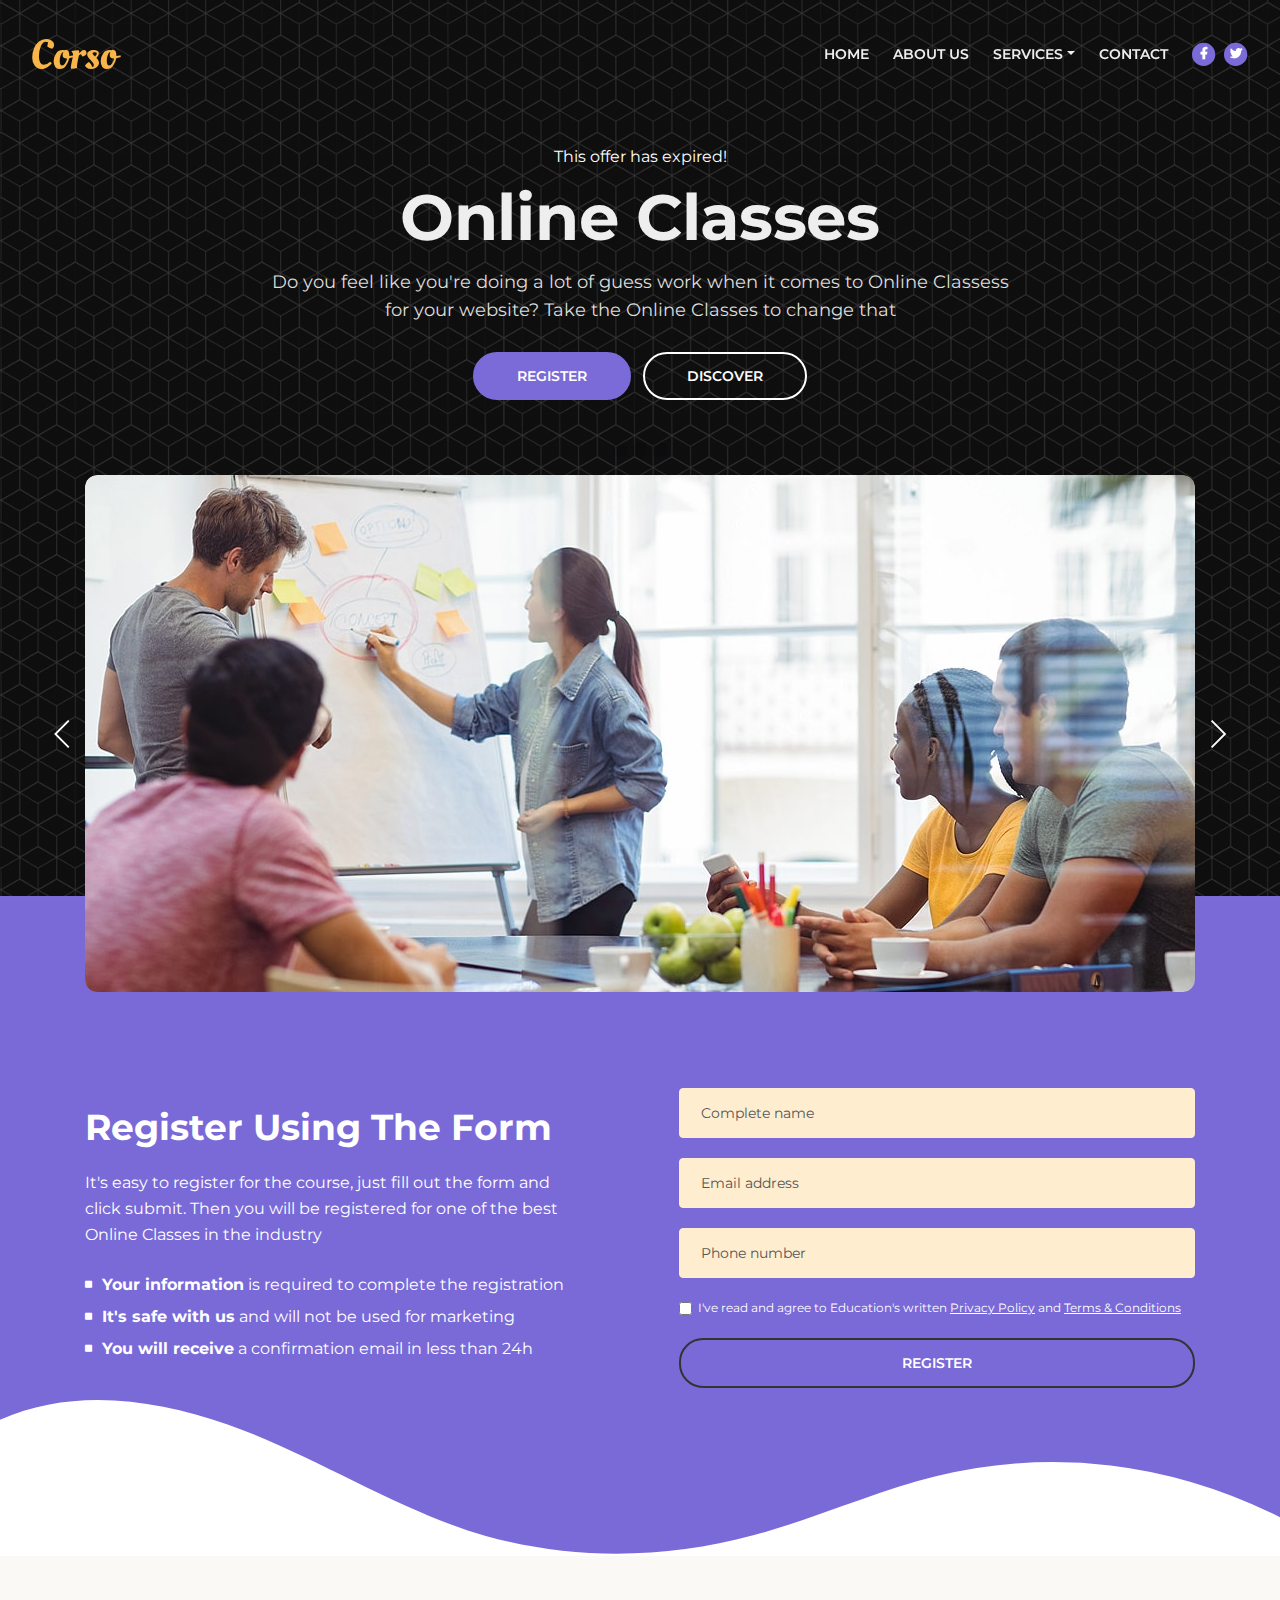
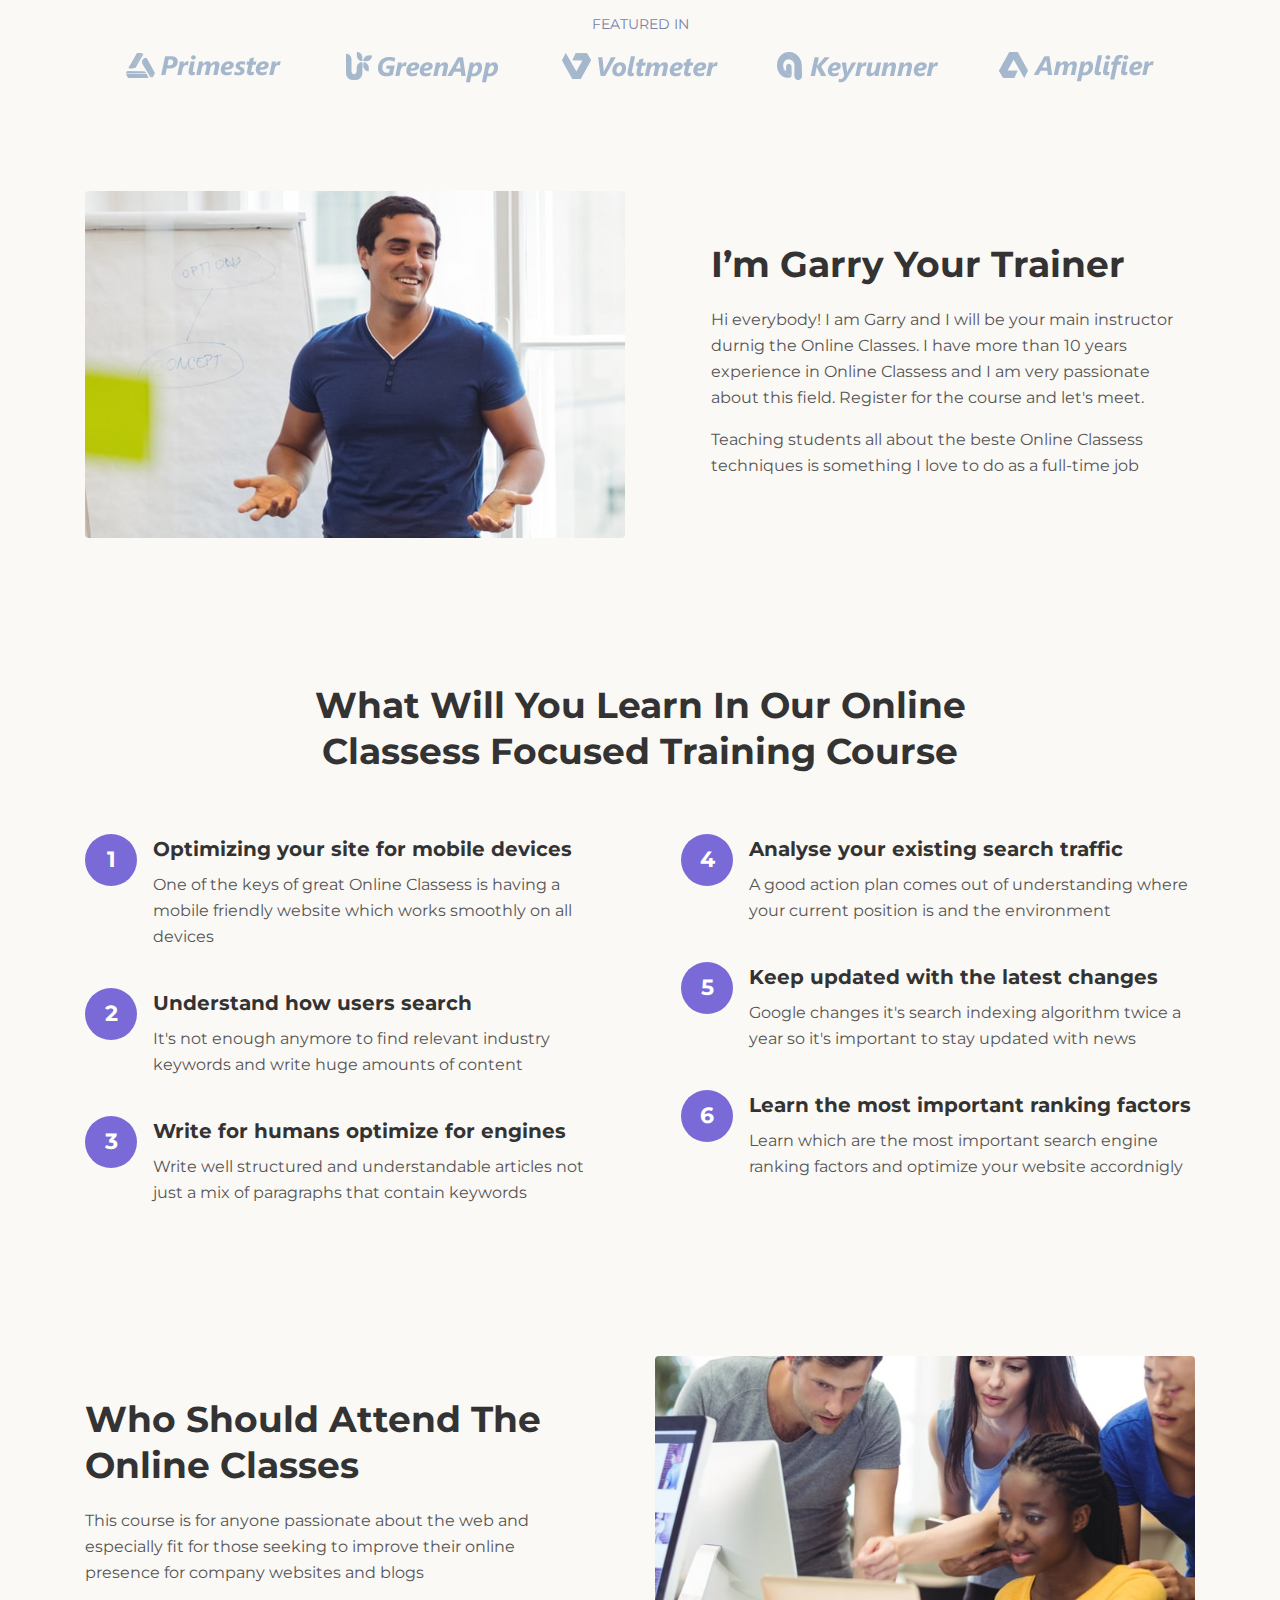
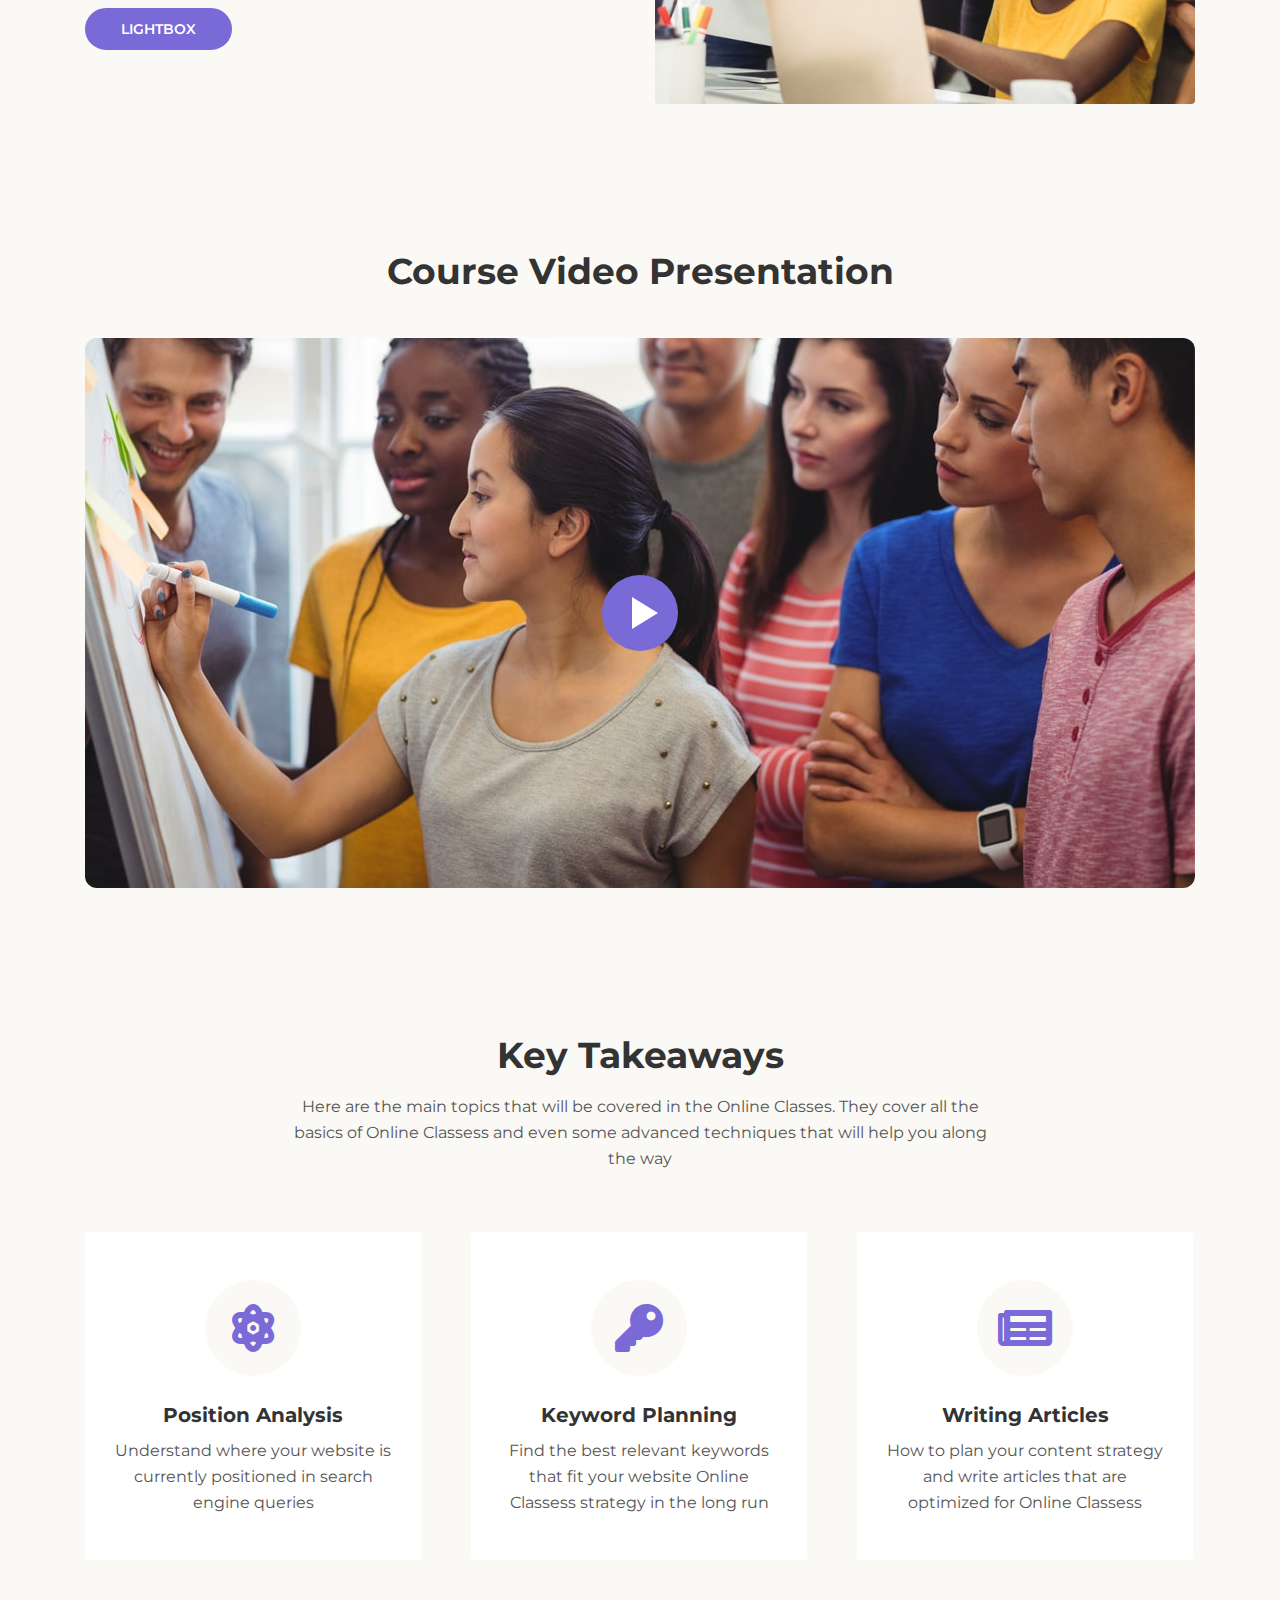
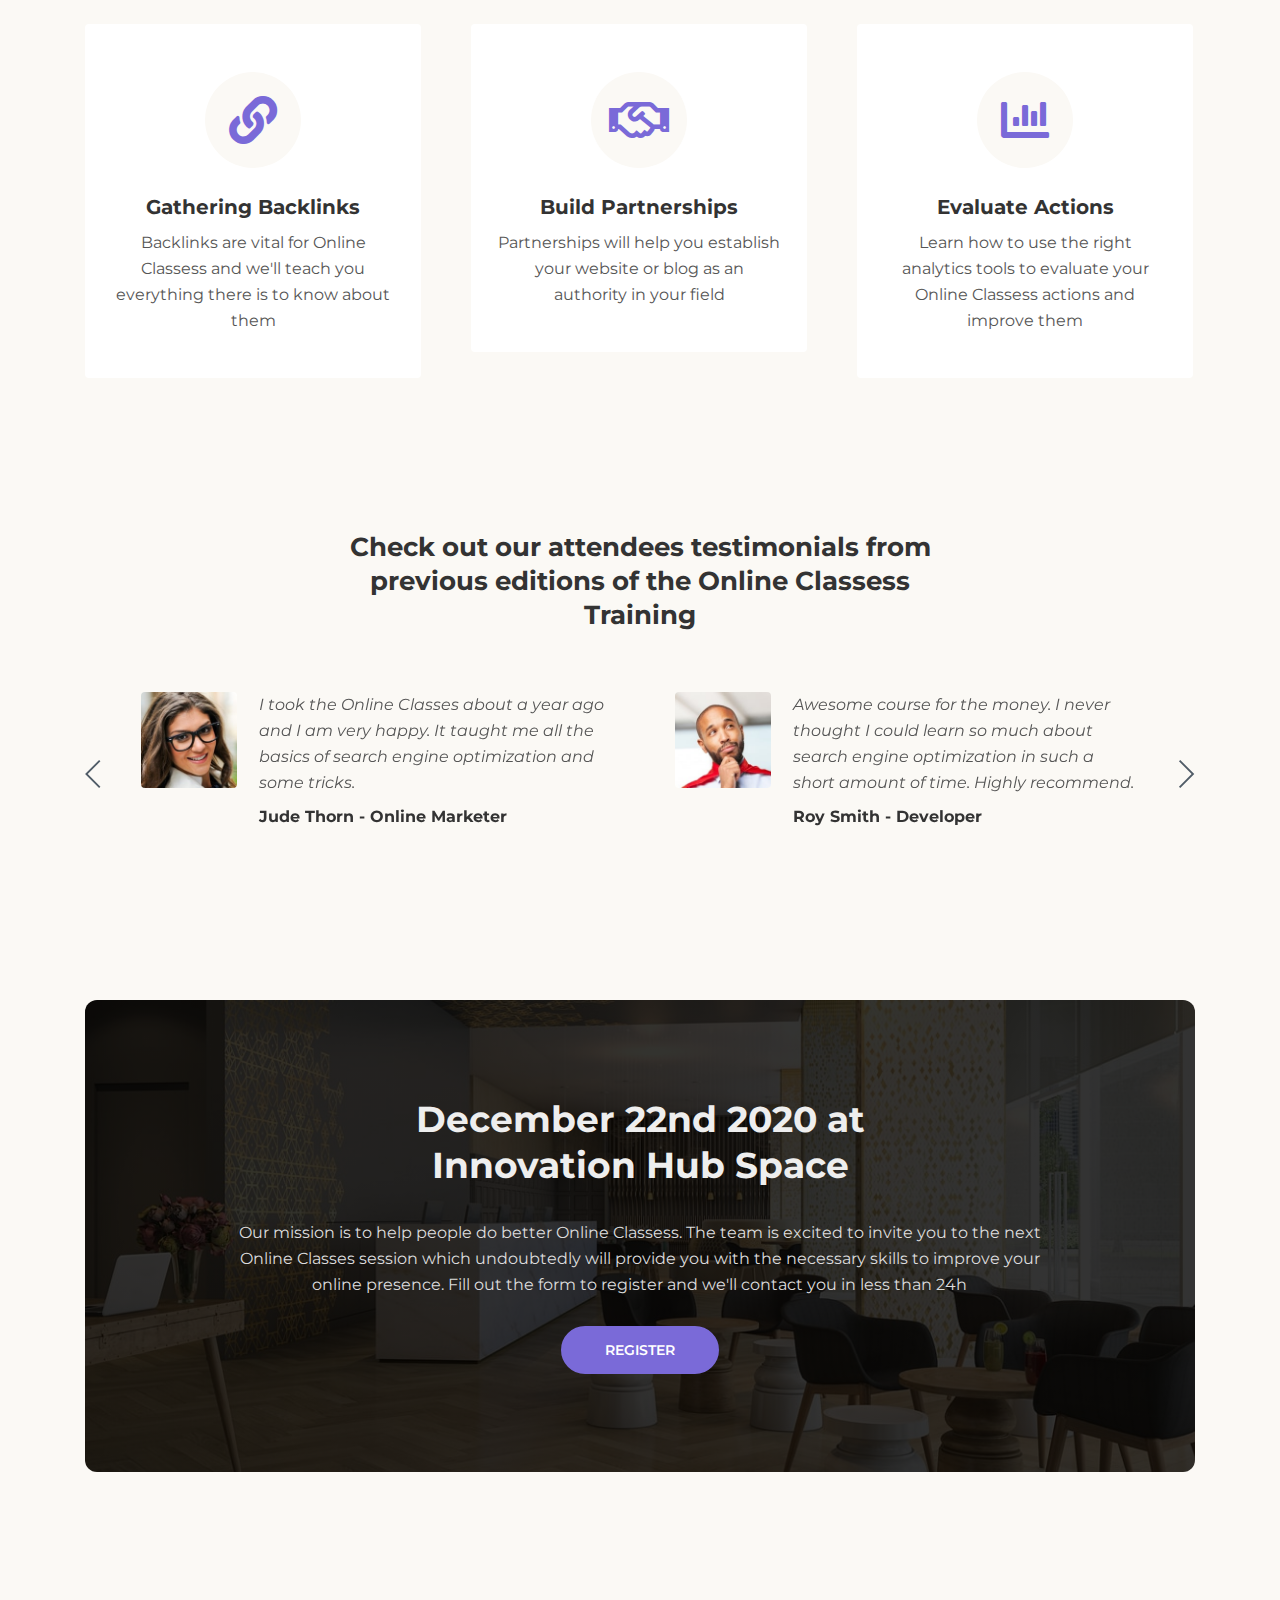
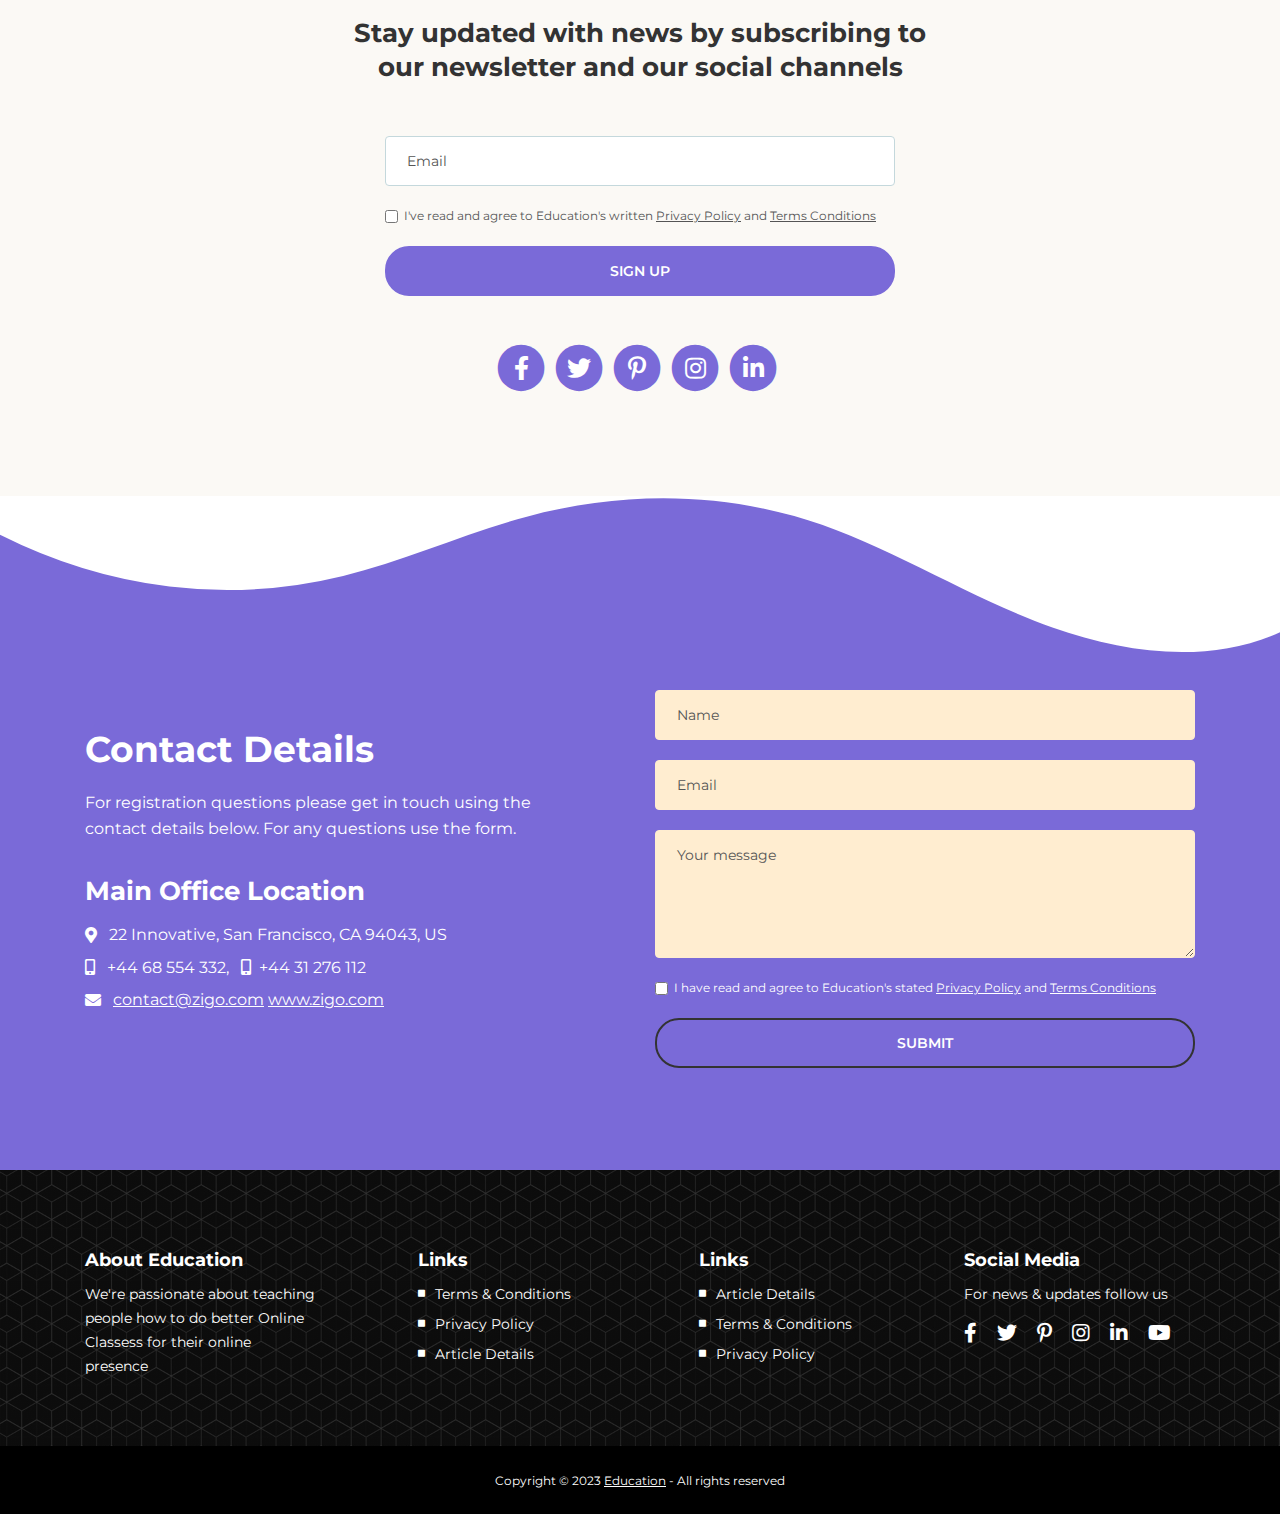
==== css-assignment/Assignment-5_Customize2/index.html @ bac636c1 "css_customize2" ====
<!DOCTYPE html>
<html lang="en">

<head>
    <meta charset="utf-8">
    <meta name="viewport" content="width=device-width, initial-scale=1, shrink-to-fit=no">

    <!-- SEO Meta Tags -->
    <meta name="description"
        content="Landing page template built with HTML and Bootstrap 4 for presenting training courses, classes, workshops and for convincing visitors to register using the form.">
    <meta name="author" content="Inovatik">

    <!-- OG Meta Tags to improve the way the post looks when you share the page on LinkedIn, Facebook, Google+ -->
    <meta property="og:site_name" content="" /> <!-- website name -->
    <meta property="og:site" content="" /> <!-- website link -->
    <meta property="og:title" content="" /> <!-- title shown in the actual shared post -->
    <meta property="og:description" content="" /> <!-- description shown in the actual shared post -->
    <meta property="og:image" content="" /> <!-- image link, make sure it's jpg -->
    <meta property="og:url" content="" /> <!-- where do you want your post to link to -->
    <meta property="og:type" content="article" />

    <!-- Website Title -->
    <title>Education Website</title>

    <!-- Styles -->
    <link href="https://fonts.googleapis.com/css?family=Montserrat:400,400i,600,700,700i&display=swap" rel="stylesheet">
    <link href="css/bootstrap.css" rel="stylesheet">
    <link href="css/fontawesome-all.css" rel="stylesheet">
    <link href="css/swiper.css" rel="stylesheet">
    <link href="css/magnific-popup.css" rel="stylesheet">
    <link href="css/styles.css" rel="stylesheet">
    <link rel="stylesheet" href="https://cdnjs.cloudflare.com/ajax/libs/animate.css/4.1.1/animate.min.css" />
    <!-- Favicon  -->
    <link rel="icon" href="images/favicon.png">
</head>

<body data-spy="scroll" data-target=".fixed-top">

    <!-- Preloader -->
    <div class="spinner-wrapper">
        <div class="spinner">
            <div class="bounce1"></div>
            <div class="bounce2"></div>
            <div class="bounce3"></div>
        </div>
    </div>
    <!-- end of preloader -->


    <!-- Navigation -->
    <nav class="navbar navbar-expand-lg navbar-dark navbar-custom fixed-top">

        <!-- Text Logo - Use this if you don't have a graphic logo -->
        <!-- <a class="navbar-brand logo-text page-scroll" href="index.html">Education</a> -->

        <!-- Image Logo -->
        <a class="navbar-brand logo-image" href="index.html"><img src="images/logo.svg" alt="alternative"></a>

        <!-- Mobile Menu Toggle Button -->
        <button class="navbar-toggler" type="button" data-toggle="collapse" data-target="#navbarsExampleDefault"
            aria-controls="navbarsExampleDefault" aria-expanded="false" aria-label="Toggle navigation">
            <span class="navbar-toggler-awesome fas fa-bars"></span>
            <span class="navbar-toggler-awesome fas fa-times"></span>
        </button>
        <!-- end of mobile menu toggle button -->

        <div class="collapse navbar-collapse" id="navbarsExampleDefault">
            <ul class="navbar-nav ml-auto">
                <li class="nav-item">
                    <a class="nav-link page-scroll" href="#register">HOME <span class="sr-only">(current)</span></a>
                </li>
                <li class="nav-item">
                    <a class="nav-link page-scroll" href="#description">ABOUT US</a>
                </li>

                <!-- Dropdown Menu -->
                <li class="nav-item dropdown">
                    <a class="nav-link dropdown-toggle page-scroll" href="#date" id="navbarDropdown" role="button"
                        aria-haspopup="true" aria-expanded="false">SERVICES</a>
                    <div class="dropdown-menu" aria-labelledby="navbarDropdown">
                        <a class="dropdown-item" href="WeCaterOnlineClassess.html"><span class="item-text">We Cater
                                Online Classess</span></a>
                        <div class="dropdown-divider"></div>
                        <a class="dropdown-item" href="WeProvideExamHelp.html"><span class="item-text">We Provide Exam
                                Help</span></a>
                        <div class="dropdown-divider"></div>
                        <a class="dropdown-item" href="WeProvideHomeWorkAssistance.html"><span class="item-text">We
                                Provide HomeWork Assistance</span></a>
                    </div>
                </li>
                <!-- end of dropdown menu -->

                <li class="nav-item">
                    <a class="nav-link page-scroll" href="#contact">CONTACT</a>
                </li>
            </ul>
            <span class="nav-item social-icons">
                <span class="fa-stack">
                    <a href="#your-link">
                        <i class="fas fa-circle fa-stack-2x"></i>
                        <i class="fab fa-facebook-f fa-stack-1x"></i>
                    </a>
                </span>
                <span class="fa-stack">
                    <a href="#your-link">
                        <i class="fas fa-circle fa-stack-2x"></i>
                        <i class="fab fa-twitter fa-stack-1x"></i>
                    </a>
                </span>
            </span>
        </div>
    </nav> <!-- end of navbar -->
    <!-- end of navigation -->


    <!-- Header -->
    <header id="header" class="header">
        <div class="container">
            <div class="row">
                <div class="col-lg-12">
                    <div class="text-container">
                        <div class="countdown">
                            <span id="clock"></span>
                        </div>
                        <h1 class="animate__animated animate__fadeInDownBig">Online Classes</h1>
                        <p class="p-large animate__animated animate__fadeInDownBig">Do you feel like you're doing a lot
                            of guess work when it comes to Online Classess for your website? Take the Online Classes to
                            change that</p>
                        <a class="btn-solid-lg page-scroll animate__animated animate__fadeInLeftBig bttnn"
                            href="#register">REGISTER</a>
                        <a class="btn-outline-lg page-scroll animate__animated animate__fadeInRightBig"
                            href="#instructor">DISCOVER</a>
                    </div> <!-- end of text-container -->
                </div> <!-- end of col -->
            </div> <!-- end of row -->
        </div> <!-- end of container -->

        <!-- Image Slider -->
        <div class="outer-container animate__animated animate__fadeInUpBig">
            <div class="slider-container">
                <div class="swiper-container image-slider-1">
                    <div class="swiper-wrapper">

                        <!-- Slide -->
                        <div class="swiper-slide">
                            <img class="img-fluid" src="images/details-slide-1.jpg" alt="alternative">
                        </div>
                        <!-- end of slide -->

                        <!-- Slide -->
                        <div class="swiper-slide">
                            <img class="img-fluid" src="images/details-slide-2.jpg" alt="alternative">
                        </div>
                        <!-- end of slide -->

                        <!-- Slide -->
                        <div class="swiper-slide">
                            <img class="img-fluid" src="images/details-slide-3.jpg" alt="alternative">
                        </div>
                        <!-- end of slide -->

                    </div> <!-- end of swiper-wrapper -->

                    <!-- Add Arrows -->
                    <div class="swiper-button-next"></div>
                    <div class="swiper-button-prev"></div>
                    <!-- end of add arrows -->

                </div> <!-- end of swiper-container -->
            </div> <!-- end of slider-container -->
        </div> <!-- end of outer-container -->
        <!-- end of image slider -->

    </header> <!-- end of header -->
    <!-- end of header -->


    <!-- Registration -->
    <div id="register" class="form-1">
        <div class="container">
            <div class="row">

                <div class="col-lg-6 animate__animated animate__fadeInBottomLeft">

                    <div class="text-container">
                        <h2 class="text-white">Register Using The Form</h2>
                        <p class="text-white">It's easy to register for the course, just fill out the form and click
                            submit. Then you will
                            be registered for one of the best Online Classes in the industry</p>
                        <ul class="list-unstyled li-space-lg text-white">
                            <li class="media text-white">
                                <i class="fas fa-square text-white"></i>
                                <div class="media-body text-white"><strong>Your information</strong> is required to
                                    complete the
                                    registration</div>
                            </li>
                            <li class="media text-white">
                                <i class="fas fa-square text-white"></i>
                                <div class="media-body text-white"><strong>It's safe with us</strong> and will not be
                                    used for
                                    marketing</div>
                            </li>
                            <li class="media text-white">
                                <i class="fas fa-square text-white"></i>
                                <div class="media-body text-white"><strong>You will receive</strong> a confirmation
                                    email in less
                                    than 24h</div>
                            </li>
                        </ul>
                    </div> <!-- end of text-container -->
                </div> <!-- end of col -->
                <div class="col-lg-6 animate__animated animate__fadeInBottomRight">

                    <!-- Registration Form -->
                    <div class="form-container">
                        <form id="registrationForm" data-toggle="validator" data-focus="false">
                            <div class="form-group">
                                <input type="text" class="form-control-input" id="rname" name="rname" required>
                                <label class="label-control" for="rname">Complete name</label>
                                <div class="help-block with-errors"></div>
                            </div>
                            <div class="form-group">
                                <input type="email" class="form-control-input" id="remail" name="remail" required>
                                <label class="label-control" for="remail">Email address</label>
                                <div class="help-block with-errors"></div>
                            </div>
                            <div class="form-group">
                                <input type="text" class="form-control-input" id="rphone" name="rphone" required>
                                <label class="label-control" for="rphone">Phone number</label>
                                <div class="help-block with-errors"></div>
                            </div>
                            <div class="form-group checkbox text-white">
                                <input type="checkbox" id="rterms" value="Agreed-to-Terms" name="rterms" required>I've
                                read and agree to Education's written <a href="privacy-policy.html"
                                    class="text-white">Privacy Policy</a>
                                and <a href="terms-conditions.html" class="text-white">Terms & Conditions</a>
                                <div class="help-block with-errors text-white"></div>
                            </div>
                            <div class="form-group">
                                <button type="submit" class="form-control-submit-button">REGISTER</button>
                            </div>
                            <div class="form-message">
                                <div id="rmsgSubmit" class="h3 text-center hidden"></div>
                            </div>
                        </form>
                    </div> <!-- end of form-container -->
                    <!-- end of registration form -->

                </div> <!-- end of col -->

            </div>
            <!-- end of row -->
        </div>

        <div class="custom-shape-divider-bottom-1690894841">
            <svg data-name="Layer 1" xmlns="http://www.w3.org/2000/svg" viewBox="0 0 1200 120"
                preserveAspectRatio="none">
                <path
                    d="M321.39,56.44c58-10.79,114.16-30.13,172-41.86,82.39-16.72,168.19-17.73,250.45-.39C823.78,31,906.67,72,985.66,92.83c70.05,18.48,146.53,26.09,214.34,3V0H0V27.35A600.21,600.21,0,0,0,321.39,56.44Z"
                    class="shape-fill"></path>
            </svg>
        </div>
        <!-- end of container -->
    </div> <!-- end of form-1 -->
    <!-- end of registration -->


    <!-- Partners -->
    <div class="slider-1">

        <div class="container">
            <div class="row">

                <div class="col-lg-12">

                    <p class="p-small">FEATURED IN</p>

                    <!-- Image Slider -->
                    <div class="slider-container">
                        <div class="swiper-container image-slider-2">
                            <div class="swiper-wrapper">
                                <div class="swiper-slide">
                                    <img class="img-fluid" src="images/customer-logo-1.png" alt="alternative">
                                </div>
                                <div class="swiper-slide">
                                    <img class="img-fluid" src="images/customer-logo-2.png" alt="alternative">
                                </div>
                                <div class="swiper-slide">
                                    <img class="img-fluid" src="images/customer-logo-3.png" alt="alternative">
                                </div>
                                <div class="swiper-slide">
                                    <img class="img-fluid" src="images/customer-logo-4.png" alt="alternative">
                                </div>
                                <div class="swiper-slide">
                                    <img class="img-fluid" src="images/customer-logo-5.png" alt="alternative">
                                </div>
                                <div class="swiper-slide">
                                    <img class="img-fluid" src="images/customer-logo-6.png" alt="alternative">
                                </div>
                            </div> <!-- end of swiper-wrapper -->
                        </div> <!-- end of swiper container -->
                    </div> <!-- end of slider-container -->
                    <!-- end of image slider -->

                </div> <!-- end of col -->
            </div> <!-- end of row -->
        </div> <!-- end of container -->
    </div> <!-- end of slider-1 -->
    <!-- end of partners -->


    <!-- Instructor -->
    <div id="instructor" class="basic-1">
        <div class="container">
            <div class="row">
                <div class="col-lg-6 animate__animated animate__fadeInBottomLeft">
                    <img class="img-fluid" src="images/instructor.jpg" alt="alternative">
                </div> <!-- end of col -->
                <div class="col-lg-6 animate__animated animate__fadeInBottomRight">
                    <div class="text-container">
                        <h2>I’m Garry Your Trainer</h2>
                        <p>Hi everybody! I am Garry and I will be your main instructor durnig the Online Classes. I have
                            more than 10 years experience in Online Classess and I am very passionate about this field.
                            Register for the course and let's meet.</p>
                        <p>Teaching students all about the beste Online Classess techniques is something I love to do as
                            a full-time job</p>
                    </div> <!-- end of text-container -->
                </div> <!-- end of col -->
            </div> <!-- end of row -->
        </div> <!-- end of container -->
    </div> <!-- end of basic-1 -->
    <!-- end of instructor -->


    <!-- Description -->
    <div id="description" class="basic-2">
        <div class="container">
            <div class="row">
                <div class="col-lg-12">
                    <h2>What Will You Learn In Our Online Classess Focused Training Course</h2>
                </div> <!-- end of col -->
            </div> <!-- end of row -->
            <div class="row">
                <div class="col-lg-6 animate__animated animate__fadeInBottomLeft">
                    <ul class="list-unstyled li-space-lg first">
                        <li class="media">
                            <i class="bullet">1</i>
                            <div class="media-body">
                                <h4>Optimizing your site for mobile devices</h4>
                                <p>One of the keys of great Online Classess is having a mobile friendly website which
                                    works smoothly on all devices</p>
                            </div>
                        </li>
                        <li class="media">
                            <i class="bullet">2</i>
                            <div class="media-body">
                                <h4>Understand how users search</h4>
                                <p>It's not enough anymore to find relevant industry keywords and write huge amounts of
                                    content </p>
                            </div>
                        </li>
                        <li class="media">
                            <i class="bullet">3</i>
                            <div class="media-body">
                                <h4>Write for humans optimize for engines</h4>
                                <p>Write well structured and understandable articles not just a mix of paragraphs that
                                    contain keywords</p>
                            </div>
                        </li>
                    </ul>
                </div> <!-- end of col -->
                <div class="col-lg-6 animate__animated animate__fadeInBottomRight">
                    <ul class="list-unstyled li-space-lg second">
                        <li class="media">
                            <i class="bullet">4</i>
                            <div class="media-body">
                                <h4>Analyse your existing search traffic</h4>
                                <p>A good action plan comes out of understanding where your current position is and the
                                    environment</p>
                            </div>
                        </li>
                        <li class="media">
                            <i class="bullet">5</i>
                            <div class="media-body">
                                <h4>Keep updated with the latest changes</h4>
                                <p>Google changes it's search indexing algorithm twice a year so it's important to stay
                                    updated with news</p>
                            </div>
                        </li>
                        <li class="media">
                            <i class="bullet">6</i>
                            <div class="media-body">
                                <h4>Learn the most important ranking factors</h4>
                                <p>Learn which are the most important search engine ranking factors and optimize your
                                    website accordnigly</p>
                            </div>
                        </li>
                    </ul>
                </div> <!-- end of col -->
            </div> <!-- end of row -->
        </div> <!-- end of container -->
    </div> <!-- end of basic-2 -->
    <!-- end of description -->


    <!-- Students -->
    <div class="basic-3">
        <div class="container">
            <div class="row">
                <div class="col-lg-6 animate__animated animate__slideInLeft">
                    <div class="text-container">
                        <h2>Who Should Attend The Online Classes</h2>
                        <p>This course is for anyone passionate about the web and especially fit for those seeking to
                            improve their online presence for company websites and blogs </p>
                        <a class="btn-solid-reg popup-with-move-anim bttn" href="#details-lightbox">LIGHTBOX</a>
                    </div> <!-- end of text-container -->
                </div> <!-- end of col -->
                <div class="col-lg-6 animate__animated animate__slideInRight">
                    <img class="img-fluid" src="images/students.jpg" alt="alternative">
                </div> <!-- end of col -->
                
            </div> <!-- end of row -->
        </div> <!-- end of container -->
    </div> <!-- end of basic-3 -->
    <!-- end of students -->


    <!-- Details Lightbox -->
    <div id="details-lightbox" class="lightbox-basic zoom-anim-dialog mfp-hide">
        <div class="container">
            <div class="row">
                <button title="Close (Esc)" type="button" class="mfp-close x-button">×</button>
                <div class="col-lg-8">
                    <div class="image-container">
                        <img class="img-fluid" src="images/details-lightbox.jpg" alt="alternative">
                    </div> <!-- end of image-container -->
                </div> <!-- end of col -->
                <div class="col-lg-4">
                    <h3>Online Classes</h3>
                    <hr>
                    <h5>For everybody</h5>
                    <p>The training course is dedicates to anyone passionate about the web and in need of improving
                        their current online presence.</p>
                    <ul class="list-unstyled li-space-lg">
                        <li class="media">
                            <i class="fas fa-square"></i>
                            <div class="media-body">Link building framework</div>
                        </li>
                        <li class="media">
                            <i class="fas fa-square"></i>
                            <div class="media-body">Know your current position</div>
                        </li>
                        <li class="media">
                            <i class="fas fa-square"></i>
                            <div class="media-body">Partnering with blogs</div>
                        </li>
                        <li class="media">
                            <i class="fas fa-square"></i>
                            <div class="media-body">Naming your images</div>
                        </li>
                        <li class="media">
                            <i class="fas fa-square"></i>
                            <div class="media-body">Creating good sitemaps</div>
                        </li>
                        <li class="media">
                            <i class="fas fa-square"></i>
                            <div class="media-body">Writing for humans</div>
                        </li>
                    </ul>
                    <a class="btn-solid-reg mfp-close page-scroll" href="#register">SIGN UP</a> <a
                        class="btn-outline-reg mfp-close as-button" href="#screenshots">BACK</a>
                </div> <!-- end of col -->
            </div> <!-- end of row -->
        </div> <!-- end of container -->
    </div> <!-- end of lightbox-basic -->
    <!-- end of details lightbox -->


    <!-- Video -->
    <div class="basic-4">
        <div class="container">
            <div class="row">
                <div class="col-lg-12">
                    <h2>Course Video Presentation</h2>

                    <!-- Video Preview -->
                    <div class="image-container">
                        <div class="video-wrapper">
                            <a class="popup-youtube" href="https://www.youtube.com/watch?v=fLCjQJCekTs"
                                data-effect="fadeIn">
                                <img class="img-fluid" src="images/video.jpg" alt="alternative">
                                <span class="video-play-button">
                                    <span></span>
                                </span>
                            </a>
                        </div> <!-- end of video-wrapper -->
                    </div> <!-- end of image-container -->
                    <!-- end of video preview -->

                </div> <!-- end of col -->
            </div> <!-- end of row -->
        </div> <!-- end of container -->
    </div> <!-- end of basic-4 -->
    <!-- end of video -->


    <!-- Takeaways -->
    <div class="cards">
        <div class="container">
            <div class="row">
                <div class="col-lg-12">
                    <h2>Key Takeaways</h2>
                    <p class="p-heading">Here are the main topics that will be covered in the Online Classes. They cover
                        all the basics of Online Classess and even some advanced techniques that will help you along the
                        way</p>
                </div> <!-- end of col -->
            </div> <!-- end of row -->
            <div class="row">
                <div class="col-lg-12">

                    <!-- Card -->
                    <div class="card">
                        <div class="card-image">
                            <i class="fas fa-atom"></i>
                        </div>
                        <div class="card-body">
                            <h4 class="card-title">Position Analysis</h4>
                            <p>Understand where your website is currently positioned in search engine queries</p>
                        </div>
                    </div>
                    <!-- end of card -->

                    <!-- Card -->
                    <div class="card">
                        <div class="card-image">
                            <i class="fas fa-key"></i>
                        </div>
                        <div class="card-body">
                            <h4 class="card-title">Keyword Planning</h4>
                            <p>Find the best relevant keywords that fit your website Online Classess strategy in the
                                long run</p>
                        </div>
                    </div>
                    <!-- end of card -->


                    <!-- Card -->
                    <div class="card">
                        <div class="card-image">
                            <i class="fas fa-newspaper"></i>
                        </div>
                        <div class="card-body">
                            <h4 class="card-title">Writing Articles</h4>
                            <p>How to plan your content strategy and write articles that are optimized for Online
                                Classess</p>
                        </div>
                    </div>
                    <!-- end of card -->

                    <!-- Card -->
                    <div class="card">
                        <div class="card-image">
                            <i class="fas fa-link"></i>
                        </div>
                        <div class="card-body">
                            <h4 class="card-title">Gathering Backlinks</h4>
                            <p>Backlinks are vital for Online Classess and we'll teach you everything there is to know
                                about them</p>
                        </div>
                    </div>
                    <!-- end of card -->

                    <!-- Card -->
                    <div class="card">
                        <div class="card-image">
                            <i class="far fa-handshake"></i>
                        </div>
                        <div class="card-body">
                            <h4 class="card-title">Build Partnerships</h4>
                            <p>Partnerships will help you establish your website or blog as an authority in your field
                            </p>
                        </div>
                    </div>
                    <!-- end of card -->


                    <!-- Card -->
                    <div class="card">
                        <div class="card-image">
                            <i class="fas fa-chart-bar"></i>
                        </div>
                        <div class="card-body">
                            <h4 class="card-title">Evaluate Actions</h4>
                            <p>Learn how to use the right analytics tools to evaluate your Online Classess actions and
                                improve them</p>
                        </div>
                    </div>
                    <!-- end of card -->

                </div> <!-- end of col -->
            </div> <!-- end of row -->
        </div> <!-- end of container -->
    </div> <!-- end of cards -->
    <!-- end of takeaways -->


    <!-- Testimonials -->
    <div class="slider-2">
        <div class="container">
            <div class="row">
                <div class="col-lg-12">
                    <h3>Check out our attendees testimonials from previous editions of the Online Classess Training</h3>

                    <!-- Text Slider -->
                    <div class="slider-container">
                        <div class="swiper-container text-slider">
                            <div class="swiper-wrapper">

                                <!-- Slide -->
                                <div class="swiper-slide">
                                    <div class="image-wrapper">
                                        <img class="img-fluid" src="images/testimonial-1.jpg" alt="alternative">
                                    </div> <!-- end of image-wrapper -->
                                    <div class="text-wrapper">
                                        <div class="testimonial-text">I took the Online Classes about a year ago and I
                                            am very happy. It taught me all the basics of search engine optimization and
                                            some tricks.</div>
                                        <div class="testimonial-author">Jude Thorn - Online Marketer</div>
                                    </div> <!-- end of text-wrapper -->
                                </div> <!-- end of swiper-slide -->
                                <!-- end of slide -->

                                <!-- Slide -->
                                <div class="swiper-slide">
                                    <div class="image-wrapper">
                                        <img class="img-fluid" src="images/testimonial-2.jpg" alt="alternative">
                                    </div> <!-- end of image-wrapper -->
                                    <div class="text-wrapper">
                                        <div class="testimonial-text">Awesome course for the money. I never thought I
                                            could learn so much about search engine optimization in such a short amount
                                            of time. Highly recommend.</div>
                                        <div class="testimonial-author">Roy Smith - Developer</div>
                                    </div> <!-- end of text-wrapper -->
                                </div> <!-- end of swiper-slide -->
                                <!-- end of slide -->

                                <!-- Slide -->
                                <div class="swiper-slide">
                                    <div class="image-wrapper">
                                        <img class="img-fluid" src="images/testimonial-3.jpg" alt="alternative">
                                    </div> <!-- end of image-wrapper -->
                                    <div class="text-wrapper">
                                        <div class="testimonial-text">Education is the best Online Classes in the
                                            market. It teaches you all the basics but it also adds value with some
                                            advanced tips & tricks the are great.</div>
                                        <div class="testimonial-author">Martin Singer - Online Marketer</div>
                                    </div> <!-- end of text-wrapper -->
                                </div> <!-- end of swiper-slide -->
                                <!-- end of slide -->

                                <!-- Slide -->
                                <div class="swiper-slide">
                                    <div class="image-wrapper">
                                        <img class="img-fluid" src="images/testimonial-4.jpg" alt="alternative">
                                    </div> <!-- end of image-wrapper -->
                                    <div class="text-wrapper">
                                        <div class="testimonial-text">Learning Online Classess can actually be fun. I
                                            attended Education Online Classess training and I had a great time with my
                                            peer students and the instructors. Highly recommended course.</div>
                                        <div class="testimonial-author">Ronda Louis - Business Owner</div>
                                    </div> <!-- end of text-wrapper -->
                                </div> <!-- end of swiper-slide -->
                                <!-- end of slide -->

                            </div> <!-- end of swiper-wrapper -->

                            <!-- Add Arrows -->
                            <div class="swiper-button-next"></div>
                            <div class="swiper-button-prev"></div>
                            <!-- end of add arrows -->

                        </div> <!-- end of swiper-container -->
                    </div> <!-- end of slider-container -->
                    <!-- end of text slider -->

                </div> <!-- end of col -->
            </div> <!-- end of row -->
        </div> <!-- end of container -->
    </div> <!-- end of slider-2 -->
    <!-- end of testimonials -->


    <!-- Date -->
    <div id="date" class="basic-5">
        <div class="container">
            <div class="row">
                <div class="col-lg-12">
                    <div class="text-container">
                        <h2>December 22nd 2020 at Innovation Hub Space</h2>
                        <p>Our mission is to help people do better Online Classess. The team is excited to invite you to
                            the next Online Classes session which undoubtedly will provide you with the necessary skills
                            to improve your online presence. Fill out the form to register and we'll contact you in less
                            than 24h</p>
                        <a class="btn-solid-lg page-scroll bttnn" href="#register">REGISTER</a>
                    </div> <!-- end of text-container -->
                </div> <!-- end of col -->
            </div> <!-- end of row -->
        </div> <!-- end of container -->
    </div> <!-- end of basic-5 -->
    <!-- end of date -->


    <!-- Newsletter -->
    <div class="form-2">
        <div class="container">
            <div class="row">
                <div class="col-lg-12">
                    <h3>Stay updated with news by subscribing to our newsletter and our social channels</h3>

                    <!-- Newsletter Form -->
                    <form id="newsletterForm" data-toggle="validator" data-focus="false">
                        <div class="form-group">
                            <input type="email" class="form-control-input" id="nemail" required>
                            <label class="label-control" for="nemail">Email</label>
                            <div class="help-block with-errors"></div>
                        </div>
                        <div class="form-group checkbox">
                            <input type="checkbox" id="nterms" value="Agreed-to-Terms" required>I've read and agree to
                            Education's written <a href="privacy-policy.html">Privacy Policy</a> and <a
                                href="terms-conditions.html">Terms Conditions</a>
                            <div class="help-block with-errors"></div>
                        </div>
                        <div class="form-group">
                            <button type="submit" class="form-control-submit-button bttn">SIGN UP</button>
                        </div>
                        <div class="form-message">
                            <div id="nmsgSubmit" class="h3 text-center hidden"></div>
                        </div>
                    </form>
                    <!-- end of newsletter form -->

                    <!-- Social Links -->
                    <div class="icon-container">
                        <span class="fa-stack">
                            <a href="#your-link">
                                <i class="fas fa-circle fa-stack-2x"></i>
                                <i class="fab fa-facebook-f fa-stack-1x"></i>
                            </a>
                        </span>
                        <span class="fa-stack">
                            <a href="#your-link">
                                <i class="fas fa-circle fa-stack-2x"></i>
                                <i class="fab fa-twitter fa-stack-1x"></i>
                            </a>
                        </span>
                        <span class="fa-stack">
                            <a href="#your-link">
                                <i class="fas fa-circle fa-stack-2x"></i>
                                <i class="fab fa-pinterest-p fa-stack-1x"></i>
                            </a>
                        </span>
                        <span class="fa-stack">
                            <a href="#your-link">
                                <i class="fas fa-circle fa-stack-2x"></i>
                                <i class="fab fa-instagram fa-stack-1x"></i>
                            </a>
                        </span>
                        <span class="fa-stack">
                            <a href="#your-link">
                                <i class="fas fa-circle fa-stack-2x"></i>
                                <i class="fab fa-linkedin-in fa-stack-1x"></i>
                            </a>
                        </span>
                    </div> <!-- end of icon-container -->
                    <!-- end of social icons -->

                </div> <!-- end of col -->
            </div> <!-- end of row -->
        </div> <!-- end of container -->
    </div> <!-- end of form-2 -->
    <!-- end of newsletter -->


    <!-- Contact -->
    <div id="contact" class="form-3">
        <div class="custom-shape-divider-top-1690894968">
            <svg data-name="Layer 1" xmlns="http://www.w3.org/2000/svg" viewBox="0 0 1200 120"
                preserveAspectRatio="none">
                <path
                    d="M321.39,56.44c58-10.79,114.16-30.13,172-41.86,82.39-16.72,168.19-17.73,250.45-.39C823.78,31,906.67,72,985.66,92.83c70.05,18.48,146.53,26.09,214.34,3V0H0V27.35A600.21,600.21,0,0,0,321.39,56.44Z"
                    class="shape-fill"></path>
            </svg>
        </div>
        <div class="container">
            <div class="row">
                <div class="col-lg-6">
                    <div class="text-container text-white">
                        <h2 class="text-white">Contact Details</h2>
                        <p class="text-white">For registration questions please get in touch using the contact details
                            below. For any
                            questions use the form.</p>
                        <h3 class="text-white">Main Office Location</h3>
                        <ul class="list-unstyled li-space-lg text-white">
                            <li class="media text-white">
                                <i class="fas fa-map-marker-alt text-white"></i>
                                <div class="media-body text-white">22 Innovative, San Francisco, CA 94043, US</div>
                            </li>
                            <li class="media text-white">
                                <i class="fas fa-mobile-alt text-white"></i>
                                <div class="media-body text-white">+44 68 554 332, &nbsp;&nbsp;<i
                                        class="fas fa-mobile-alt text-white"></i>&nbsp; +44 31 276 112</div>
                            </li>
                            <li class="media text-white">
                                <i class="fas fa-envelope text-white"></i>
                                <div class="media-body text-white"><a class="light-gray text-white"
                                        href="mailto:contact@zigo.com">contact@zigo.com</a> <i
                                        class="fas fa-globetext-white"></i><a class="light-gray text-white"
                                        href="#your-link">www.zigo.com</a></div>
                            </li>
                        </ul>
                    </div> <!-- end of text-container -->
                </div> <!-- end of col -->
                <div class="col-lg-6">

                    <!-- Contact Form -->
                    <form id="contactForm" data-toggle="validator" data-focus="false">
                        <div class="form-group">
                            <input type="text" class="form-control-input" id="cname" required>
                            <label class="label-control" for="cname">Name</label>
                            <div class="help-block with-errors"></div>
                        </div>
                        <div class="form-group">
                            <input type="email" class="form-control-input" id="cemail" required>
                            <label class="label-control" for="cemail">Email</label>
                            <div class="help-block with-errors"></div>
                        </div>
                        <div class="form-group">
                            <textarea class="form-control-textarea" id="cmessage" required></textarea>
                            <label class="label-control" for="cmessage">Your message</label>
                            <div class="help-block with-errors"></div>
                        </div>
                        <div class="form-group checkbox text-white">
                            <input type="checkbox" id="cterms" value="Agreed-to-Terms" class="text-white" required>I have read and agree to
                            Education's stated <a href="privacy-policy.html" class="text-white">Privacy Policy</a> and <a
                                href="terms-conditions.html" class="text-white">Terms Conditions</a>
                            <div class="help-block with-errors"></div>
                        </div>
                        <div class="form-group">
                            <button type="submit" class="form-control-submit-button bttn">SUBMIT</button>
                        </div>
                        <div class="form-message">
                            <div id="cmsgSubmit" class="h3 text-center hidden"></div>
                        </div>
                    </form>
                    <!-- end of contact form -->

                </div> <!-- end of col -->
            </div> <!-- end of row -->
        </div> <!-- end of container -->
    </div> <!-- end of form-3 -->
    <!-- end of contact -->


    <!-- Footer -->
    <div class="footer text-white">
        <div class="container">
            <div class="row">
                <div class="col-md-3">
                    <div class="footer-col first">
                        <h5 class="text-white">About Education</h5>
                        <p class="p-small text-white">We're passionate about teaching people how to do better Online Classess for
                            their online presence</p>
                    </div>
                </div> <!-- end of col -->
                <div class="col-md-3">
                    <div class="footer-col second">
                        <h5 class="text-white">Links</h5>
                        <ul class="list-unstyled li-space-lg p-small">
                            <li class="media">
                                <i class="fas fa-square text-white"></i>
                                <div class="media-body text-white"><a href="terms-conditions.html" class="text-white">Terms & Conditions</a></div>
                            </li>
                            <li class="media text-white">
                                <i class="fas fa-square text-white"></i>
                                <div class="media-body text-white"><a href="privacy-policy.html" class="text-white">Privacy Policy</a></div>
                            </li>
                            <li class="media text-white">
                                <i class="fas fa-square text-white"></i>
                                <div class="media-body text-white"><a href="article-details.html" class="text-white">Article Details</a></div>
                            </li>
                        </ul>
                    </div>
                </div> <!-- end of col -->
                <div class="col-md-3">
                    <div class="footer-col third">
                        <h5 class="text-white">Links</h5>
                        <ul class="list-unstyled li-space-lg p-small">
                            <li class="media">
                                <i class="fas fa-square text-white"></i>
                                <div class="media-body"><a href="article-details.html" class="text-white">Article Details</a></div>
                            </li>
                            <li class="media">
                                <i class="fas fa-square text-white"></i>
                                <div class="media-body"><a href="terms-conditions.html" class="text-white">Terms & Conditions</a></div>
                            </li>
                            <li class="media">
                                <i class="fas fa-square text-white"></i>
                                <div class="media-body"><a href="privacy-policy.html" class="text-white">Privacy Policy</a></div>
                            </li>
                        </ul>
                    </div>
                </div> <!-- end of col -->
                <div class="col-md-3">
                    <div class="footer-col fourth">
                        <h5 class="text-white">Social Media</h5>
                        <p class="p-small text-white">For news & updates follow us</p>
                        <a href="#your-link">
                            <i class="fab fa-facebook-f text-white"></i>
                        </a>
                        <a href="#your-link">
                            <i class="fab fa-twitter text-white"></i>
                        </a>
                        <a href="#your-link">
                            <i class="fab fa-pinterest-p text-white"></i>
                        </a>
                        <a href="#your-link">
                            <i class="fab fa-instagram text-white"></i>
                        </a>
                        <a href="#your-link">
                            <i class="fab fa-linkedin-in text-white"></i>
                        </a>
                        <a href="#your-link">
                            <i class="fab fa-youtube text-white"></i>
                        </a>
                    </div>
                </div> <!-- end of col -->
            </div> <!-- end of row -->
        </div> <!-- end of container -->
    </div> <!-- end of footer -->
    <!-- end of footer -->


    <!-- Copyright -->
    <div class="copyright">
        <div class="container">
            <div class="row">
                <div class="col-lg-12">
                    <p class="p-small text-white">Copyright © 2023 <a href="https://inovatik.com" class="text-white">Education</a> - All rights
                        reserved</p>
                </div> <!-- end of col -->
            </div> <!-- enf of row -->
        </div> <!-- end of container -->
    </div> <!-- end of copyright -->
    <!-- end of copyright -->


    <!-- Scripts -->
    <script src="js/jquery.min.js"></script> <!-- jQuery for Bootstrap's JavaScript plugins -->
    <script src="js/popper.min.js"></script> <!-- Popper tooltip library for Bootstrap -->
    <script src="js/bootstrap.min.js"></script> <!-- Bootstrap framework -->
    <script src="js/jquery.easing.min.js"></script> <!-- jQuery Easing for smooth scrolling between anchors -->
    <script src="js/jquery.countdown.min.js"></script> <!-- The Final Countdown plugin for jQuery -->
    <script src="js/swiper.min.js"></script> <!-- Swiper for image and text sliders -->
    <script src="js/jquery.magnific-popup.js"></script> <!-- Magnific Popup for lightboxes -->
    <script src="js/validator.min.js"></script> <!-- Validator.js - Bootstrap plugin that validates forms -->
    <script src="js/scripts.js"></script> <!-- Custom scripts -->
</body>

</html>
---- css-assignment/Assignment-5_Customize2/css/styles.css ----
/* Template: Corso - Free Training Course Landing Page Template
   Author: Inovatik
   Created: Nov 2019
   Description: Master CSS file
*/

/*****************************************
Table Of Contents:

01. General Styles
02. Preloader
03. Navigation
04. Header
05. Registration
06. Partners
07. Instructor
08. Description
09. Students
10. Details Lightbox
11. Video
12. Takeaways
13. Testimonials
14. Date
15. Newsletter
16. Contact
17. Footer
18. Copyright
19. Back To Top Button
20. Extra Pages
21. Media Queries
******************************************/

/*****************************************
Colors:
- Backgrounds - light gray #fbf9f5
- Backgrounds, buttons - yellow #7a6ad8
- Headings text, navbar links - black #333
- Body text - dark gray #555
******************************************/


/******************************/
/*     01. General Styles     */
/******************************/
body,
html {
    width: 100%;
	height: 100%;
}

body, p {
	color: #555; 
	font: 400 1rem/1.625rem "Montserrat", sans-serif;
}

.p-large {
	font: 400 1.125rem/1.75rem "Montserrat", sans-serif;
}

.p-small {
	font: 400 0.875rem/1.5rem "Montserrat", sans-serif;
}

.p-heading {
	margin-bottom: 3.75rem;
}

h1 {
	color: #333;
	font: 700 2.75rem/3.375rem "Montserrat", sans-serif;
}

h2 {
	color: #333;
	font: 700 2.25rem/2.875rem "Montserrat", sans-serif;
}

h3 {
	color: #333;
	font: 700 1.625rem/2.125rem "Montserrat", sans-serif;
}

h4 {
	color: #333;
	font: 700 1.25rem/1.875rem "Montserrat", sans-serif;
}

h5 {
	color: #333;
	font: 700 1.125rem/1.75rem "Montserrat", sans-serif;
}

h6 {
	color: #333;
	font: 700 1rem/1.625rem "Montserrat", sans-serif;
}

.testimonial-text {
	font-style: italic;
}

.testimonial-author {
	font-weight: 700;
	font-size: 1rem;
	line-height: 1.625rem;
}

.li-space-lg li {
	margin-bottom: 0.375rem;
}

.indent {
	padding-left: 1.25rem;
}

a {
	color: #555;
	text-decoration: underline;
}

a:hover {
	color: #555;
	text-decoration: underline;
}

.white {
	color: #eee;
}

.btn-solid-reg {
	display: inline-block;
	padding: 1.1875rem 2.125rem 1.1875rem 2.125rem;
	border: 0.125rem solid #7a6ad8;
	border-radius: 2rem;
	background-color: #7a6ad8;
	color: #333;
	font: 600 0.875rem/0 "Montserrat", sans-serif;
	text-decoration: none;
	transition: all 0.2s;
}

.btn-solid-reg:hover {
	border: 0.125rem solid #333;
	background-color: transparent;
	color: #333;
	text-decoration: none;
}

.btn-solid-lg {
	display: inline-block;
	padding: 1.375rem 2.625rem 1.375rem 2.625rem;
	border: 0.125rem solid #7a6ad8;
	border-radius: 2rem;
	background-color: #7a6ad8;
	color: #333;
	font: 600 0.875rem/0 "Montserrat", sans-serif;
	text-decoration: none;
	transition: all 0.2s;
}

.btn-solid-lg:hover {
	border: 0.125rem solid #333;
	background-color: transparent;
	color: #333;
	text-decoration: none;
}

.btn-outline-reg {
	display: inline-block;
	padding: 1.1875rem 2.125rem 1.1875rem 2.125rem;
	border: 0.125rem solid #333;
	border-radius: 2rem;
	background-color: transparent;
	color: #333;
	font: 600 0.875rem/0 "Montserrat", sans-serif;
	text-decoration: none;
	transition: all 0.2s;
}

.btn-outline-reg:hover {
	border: 0.125rem solid #7a6ad8;
	background-color: #7a6ad8;
	color: #333;
	text-decoration: none;
}

.btn-outline-lg {
	display: inline-block;
	padding: 1.375rem 2.625rem 1.375rem 2.625rem;
	border: 0.125rem solid #333;
	border-radius: 2rem;
	background-color: transparent;
	color: #333;
	font: 600 0.875rem/0 "Montserrat", sans-serif;
	text-decoration: none;
	transition: all 0.2s;
}

.btn-outline-lg:hover {
	border: 0.125rem solid #7a6ad8;
	background-color: #7a6ad8;
	color: #333;
	text-decoration: none;
}

.btn-outline-sm {
	display: inline-block;
	padding: 1rem 1.625rem 0.875rem 1.625rem;
	border: 0.125rem solid #333;
	border-radius: 2rem;
	background-color: transparent;
	color: #333;
	font: 600 0.875rem/0 "Montserrat", sans-serif;
	text-decoration: none;
	transition: all 0.2s;
}

.btn-outline-sm:hover {
	border: 0.125rem solid #7a6ad8;
	background-color: #7a6ad8;
	color: #333;
	text-decoration: none;
}

.form-group {
	position: relative;
	margin-bottom: 1.25rem;
}

.form-group.has-error.has-danger {
	margin-bottom: 0.625rem;
}

.form-group.has-error.has-danger .help-block.with-errors ul {
	margin-top: 0.375rem;
}

.label-control {
	position: absolute;
	top: 0.87rem;
	left: 1.375rem;
	color: #555;
	opacity: 1;
	font: 400 0.875rem/1.375rem "Montserrat", sans-serif;
	cursor: text;
	transition: all 0.2s ease;
}

/* IE10+ hack to solve lower label text position compared to the rest of the browsers */
@media screen and (-ms-high-contrast: active), screen and (-ms-high-contrast: none) {  
	.label-control {
		top: 0.9375rem;
	}
}

.form-control-input:focus + .label-control,
.form-control-input.notEmpty + .label-control,
.form-control-textarea:focus + .label-control,
.form-control-textarea.notEmpty + .label-control {
	top: 0.125rem;
	opacity: 1;
	font-size: 0.75rem;
	font-weight: 700;
}

.form-control-input,
.form-control-select {
	display: block; /* needed for proper display of the label in Firefox, IE, Edge */
	width: 100%;
	padding-top: 1.0625rem;
	padding-bottom: 0.0625rem;
	padding-left: 1.3125rem;
	border: 1px solid #c4d8dc;
	border-radius: 0.25rem;
	background-color: #fff;
	color: #555;
	font: 400 0.875rem/1.875rem "Montserrat", sans-serif;
	transition: all 0.2s;
	-webkit-appearance: none; /* removes inner shadow on form inputs on ios safari */
}

.form-control-select {
	padding-top: 0.5rem;
	padding-bottom: 0.5rem;
	height: 3rem;
}

/* IE10+ hack to solve lower label text position compared to the rest of the browsers */
@media screen and (-ms-high-contrast: active), screen and (-ms-high-contrast: none) {  
	.form-control-input {
		padding-top: 1.25rem;
		padding-bottom: 0.75rem;
		line-height: 1.75rem;
	}

	.form-control-select {
		padding-top: 0.875rem;
		padding-bottom: 0.75rem;
		height: 3.125rem;
		line-height: 2.125rem;
	}
}

select {
    /* you should keep these first rules in place to maintain cross-browser behavior */
    -webkit-appearance: none;
	-moz-appearance: none;
	-ms-appearance: none;
    -o-appearance: none;
    appearance: none;
    background-image: url('../images/down-arrow.png');
    background-position: 96% 50%;
    background-repeat: no-repeat;
    outline: none;
}

select::-ms-expand {
    display: none; /* removes the ugly default down arrow on select form field in IE11 */
}

.form-control-textarea {
	display: block; /* used to eliminate a bottom gap difference between Chrome and IE/FF */
	width: 100%;
	height: 8rem; /* used instead of html rows to normalize height between Chrome and IE/FF */
	padding-top: 1.25rem;
	padding-left: 1.3125rem;
	border: 1px solid #c4d8dc;
	border-radius: 0.25rem;
	background-color: #fff;
	color: #555;
	font: 400 0.875rem/1.75rem "Montserrat", sans-serif;
	transition: all 0.2s;
}

.form-control-input:focus,
.form-control-select:focus,
.form-control-textarea:focus {
	border: 1px solid #a1a1a1;
	outline: none; /* Removes blue border on focus */
}

.form-control-input:hover,
.form-control-select:hover,
.form-control-textarea:hover {
	border: 1px solid #a1a1a1;
}

.checkbox {
	font-size: 0.75rem;
	line-height: 1.25rem;
}

input[type='checkbox'] {
	vertical-align: -15%;
	margin-right: 0.375rem;
}

/* IE10+ hack to raise checkbox field position compared to the rest of the browsers */
@media screen and (-ms-high-contrast: active), screen and (-ms-high-contrast: none) {  
	input[type='checkbox'] {
		vertical-align: -9%;
	}
}

.form-control-submit-button {
	display: inline-block;
	width: 100%;
	height: 3.125rem;
	border: 0.125rem solid #7a6ad8;
	border-radius: 1.5rem;
	background-color: #7a6ad8;
	color: #333;
	font: 600 0.875rem/0 "Montserrat", sans-serif;
	cursor: pointer;
	transition: all 0.2s;
}

.form-control-submit-button:hover {
	border: 0.125rem solid #333;
	background-color: transparent;
	color: #333;
}

/* Form Success And Error Message Formatting */
#rmsgSubmit.h3.text-center.tada.animated,
#nmsgSubmit.h3.text-center.tada.animated,
#cmsgSubmit.h3.text-center.tada.animated,
#pmsgSubmit.h3.text-center.tada.animated,
#rmsgSubmit.h3.text-center,
#nmsgSubmit.h3.text-center,
#cmsgSubmit.h3.text-center,
#pmsgSubmit.h3.text-center {
	display: block;
	margin-bottom: 0;
	color: #333;
	font-weight: 700;
	font-size: 1.125rem;
	line-height: 1rem;
}

.help-block.with-errors .list-unstyled {
	font-size: 0.75rem;
	line-height: 1.125rem;
	text-align: left;
}

.help-block.with-errors ul {
	margin-bottom: 0;
}
/* end of form success and error message formatting */

/* Form Success And Error Message Animation - Animate.css */
@-webkit-keyframes tada {
	from {
		-webkit-transform: scale3d(1, 1, 1);
		-ms-transform: scale3d(1, 1, 1);
		transform: scale3d(1, 1, 1);
	}
	10%, 20% {
		-webkit-transform: scale3d(.9, .9, .9) rotate3d(0, 0, 1, -3deg);
		-ms-transform: scale3d(.9, .9, .9) rotate3d(0, 0, 1, -3deg);
		transform: scale3d(.9, .9, .9) rotate3d(0, 0, 1, -3deg);
	}
	30%, 50%, 70%, 90% {
		-webkit-transform: scale3d(1.1, 1.1, 1.1) rotate3d(0, 0, 1, 3deg);
		-ms-transform: scale3d(1.1, 1.1, 1.1) rotate3d(0, 0, 1, 3deg);
		transform: scale3d(1.1, 1.1, 1.1) rotate3d(0, 0, 1, 3deg);
	}
	40%, 60%, 80% {
		-webkit-transform: scale3d(1.1, 1.1, 1.1) rotate3d(0, 0, 1, -3deg);
		-ms-transform: scale3d(1.1, 1.1, 1.1) rotate3d(0, 0, 1, -3deg);
		transform: scale3d(1.1, 1.1, 1.1) rotate3d(0, 0, 1, -3deg);
	}
	to {
		-webkit-transform: scale3d(1, 1, 1);
		-ms-transform: scale3d(1, 1, 1);
		transform: scale3d(1, 1, 1);
	}
}

@keyframes tada {
	from {
		-webkit-transform: scale3d(1, 1, 1);
		-ms-transform: scale3d(1, 1, 1);
		transform: scale3d(1, 1, 1);
	}
	10%, 20% {
		-webkit-transform: scale3d(.9, .9, .9) rotate3d(0, 0, 1, -3deg);
		-ms-transform: scale3d(.9, .9, .9) rotate3d(0, 0, 1, -3deg);
		transform: scale3d(.9, .9, .9) rotate3d(0, 0, 1, -3deg);
	}
	30%, 50%, 70%, 90% {
		-webkit-transform: scale3d(1.1, 1.1, 1.1) rotate3d(0, 0, 1, 3deg);
		-ms-transform: scale3d(1.1, 1.1, 1.1) rotate3d(0, 0, 1, 3deg);
		transform: scale3d(1.1, 1.1, 1.1) rotate3d(0, 0, 1, 3deg);
	}
	40%, 60%, 80% {
		-webkit-transform: scale3d(1.1, 1.1, 1.1) rotate3d(0, 0, 1, -3deg);
		-ms-transform: scale3d(1.1, 1.1, 1.1) rotate3d(0, 0, 1, -3deg);
		transform: scale3d(1.1, 1.1, 1.1) rotate3d(0, 0, 1, -3deg);
	}
	to {
		-webkit-transform: scale3d(1, 1, 1);
		-ms-transform: scale3d(1, 1, 1);
		transform: scale3d(1, 1, 1);
	}
}

.tada {
	-webkit-animation-name: tada;
	animation-name: tada;
}

.animated {
	-webkit-animation-duration: 1s;
	animation-duration: 1s;
	-webkit-animation-fill-mode: both;
	animation-fill-mode: both;
}
/* end of form success and error message animation - Animate.css */

/* Fade-move Animation For Details Lightbox - Magnific Popup */
/* at start */
.my-mfp-slide-bottom .zoom-anim-dialog {
	opacity: 0;
	transition: all 0.2s ease-out;
	-webkit-transform: translateY(-1.25rem) perspective(37.5rem) rotateX(10deg);
	-ms-transform: translateY(-1.25rem) perspective(37.5rem) rotateX(10deg);
	transform: translateY(-1.25rem) perspective(37.5rem) rotateX(10deg);
}

/* animate in */
.my-mfp-slide-bottom.mfp-ready .zoom-anim-dialog {
	opacity: 1;
	-webkit-transform: translateY(0) perspective(37.5rem) rotateX(0); 
	-ms-transform: translateY(0) perspective(37.5rem) rotateX(0); 
	transform: translateY(0) perspective(37.5rem) rotateX(0); 
}

/* animate out */
.my-mfp-slide-bottom.mfp-removing .zoom-anim-dialog {
	opacity: 0;
	-webkit-transform: translateY(-0.625rem) perspective(37.5rem) rotateX(10deg); 
	-ms-transform: translateY(-0.625rem) perspective(37.5rem) rotateX(10deg); 
	transform: translateY(-0.625rem) perspective(37.5rem) rotateX(10deg); 
}

/* dark overlay, start state */
.my-mfp-slide-bottom.mfp-bg {
	opacity: 0;
	transition: opacity 0.2s ease-out;
}

/* animate in */
.my-mfp-slide-bottom.mfp-ready.mfp-bg {
	opacity: 0.8;
}
/* animate out */
.my-mfp-slide-bottom.mfp-removing.mfp-bg {
	opacity: 0;
}
/* end of fade-move animation for details lightbox - magnific popup */

/* Fade Animation For Image Lightbox - Magnific Popup */
@-webkit-keyframes fadeIn {
	from {
		opacity: 0;
	}
	to {
		opacity: 1;
	}
}

@keyframes fadeIn {
	from {
		opacity: 0;
	}
	to {
		opacity: 1;
	}
}

.fadeIn {
	-webkit-animation: fadeIn 0.6s;
	animation: fadeIn 0.6s;
}

@-webkit-keyframes fadeOut {
	from {
		opacity: 1;
	}
	to {
		opacity: 0;
	}
}

@keyframes fadeOut {
	from {
		opacity: 1;
	}
	to {
		opacity: 0;
	}
}

.fadeOut {
	-webkit-animation: fadeOut 0.8s;
	animation: fadeOut 0.8s;
}
/* end of fade animation for details lightbox - magnific popup */


/*************************/
/*     02. Preloader     */
/*************************/
.spinner-wrapper {
	position: fixed;
	z-index: 999999;
	top: 0;
	right: 0;
	bottom: 0;
	left: 0;
	background: #fbf9f5;
}

.spinner {
	position: absolute;
	top: 50%; /* centers the loading animation vertically one the screen */
	left: 50%; /* centers the loading animation horizontally one the screen */
	width: 3.75rem;
	height: 1.25rem;
	margin: -0.625rem 0 0 -1.875rem; /* is width and height divided by two */ 
	text-align: center;
}

.spinner > div {
	display: inline-block;
	width: 1rem;
	height: 1rem;
	border-radius: 100%;
	background-color: #7a6ad8;
	-webkit-animation: sk-bouncedelay 1.4s infinite ease-in-out both;
	animation: sk-bouncedelay 1.4s infinite ease-in-out both;
}

.spinner .bounce1 {
	-webkit-animation-delay: -0.32s;
	animation-delay: -0.32s;
}

.spinner .bounce2 {
	-webkit-animation-delay: -0.16s;
	animation-delay: -0.16s;
}

@-webkit-keyframes sk-bouncedelay {
	0%, 80%, 100% { -webkit-transform: scale(0); }
	40% { -webkit-transform: scale(1.0); }
}

@keyframes sk-bouncedelay {
	0%, 80%, 100% { 
		-webkit-transform: scale(0);
		-ms-transform: scale(0);
		transform: scale(0);
	} 40% { 
		-webkit-transform: scale(1.0);
		-ms-transform: scale(1.0);
		transform: scale(1.0);
	}
}


/**************************/
/*     03. Navigation     */
/**************************/
.navbar-custom {
	background-color: #fff;
	box-shadow: 0 0.0625rem 0.375rem 0 rgba(0, 0, 0, 0.04);
	font: 600 0.875rem/0.875rem "Montserrat", sans-serif;
	transition: all 0.2s;
}

.navbar-custom .navbar-brand.logo-image img {
    width: 5.5625rem;
	height: 1.875rem;
}

.navbar-custom .navbar-brand.logo-text {
	font: italic 600 2rem/1.5rem "Montserrat", sans-serif;
	color: #7a6ad8;
	text-decoration: none;
}

.navbar-custom .navbar-nav {
	margin-top: 0.75rem;
	margin-bottom: 0.5rem;
}

.navbar-custom .nav-item .nav-link {
	padding: 0.625rem 0.75rem;
	color: #333;
	text-decoration: none;
	transition: all 0.2s ease;
}

.navbar-custom .nav-item .nav-link:hover,
.navbar-custom .nav-item .nav-link.active {
	color: #7a6ad8;
}

/* Dropdown Menu */
.navbar-custom .dropdown:hover > .dropdown-menu {
	display: block; /* this makes the dropdown menu stay open while hovering it */
	min-width: auto;
	animation: fadeDropdown 0.2s; /* required for the fade animation */
}

@keyframes fadeDropdown {
    0% {
        opacity: 0;
    }

    100% {
        opacity: 1;
    }
}

.navbar-custom .dropdown-toggle:focus { /* removes dropdown outline on focus */
	outline: 0;
}

.navbar-custom .dropdown-menu {
	margin-top: 0;
	border: none;
	border-radius: 0.25rem;
	background-color: #fff;
}

.navbar-custom .dropdown-item {
	color: #333;
	text-decoration: none;
}

.navbar-custom .dropdown-item:hover {
	background-color: #fff;
}

.navbar-custom .dropdown-item .item-text {
	font: 600 0.875rem/0.875rem "Montserrat", sans-serif;
}

.navbar-custom .dropdown-item:hover .item-text {
	color: #7a6ad8;
}

.navbar-custom .dropdown-divider {
	width: 100%;
	height: 1px;
	margin: 0.75rem auto 0.725rem auto;
	border: none;
	background-color: #c4d8dc;
	opacity: 0.2;
}
/* end of dropdown menu */

.navbar-custom .social-icons {
	display: none;
}

.navbar-custom .navbar-toggler {
	padding: 0;
	border: none;
	color: #333;
	font-size: 2rem;
}

.navbar-custom button[aria-expanded='false'] .navbar-toggler-awesome.fas.fa-times{
	display: none;
}

.navbar-custom button[aria-expanded='false'] .navbar-toggler-awesome.fas.fa-bars{
	display: inline-block;
}

.navbar-custom button[aria-expanded='true'] .navbar-toggler-awesome.fas.fa-bars{
	display: none;
}

.navbar-custom button[aria-expanded='true'] .navbar-toggler-awesome.fas.fa-times{
	display: inline-block;
	margin-right: 0.125rem;
}


/*********************/
/*    04. Header     */
/*********************/
.header {
	position: relative;
	padding-top: 8rem;
	padding-bottom: 40%;
	background: linear-gradient(to bottom right, rgba(0, 0, 0, 0.8), rgba(0, 0, 0, 0.8)), url('../images/header-background.jpg') center center no-repeat;
	background-size: cover;
	text-align: center;
}

.header .countdown {
	margin-bottom: 0.5rem;
	color: #fff;
	text-align: center;
}

.header .countdown #clock .counter-number {
	display: inline-block;
	width: 6.5rem;
	height: 6.5rem;
	margin-right: 0.5rem;
	margin-bottom: 1.25rem;
	margin-left: 0.5rem;
	padding-top: 2rem;
	border: 0.125rem solid #fff;
	border-radius: 50%;
	font-weight: 400;
	font-size: 2.25rem;
	line-height: 1.25rem;
	text-align: center;
}

.header .countdown #clock .counter-number .timer-text {
	font-size: 0.75rem;
	line-height: 1rem;
	text-align: center;
}

.header h1 {
	margin-bottom: 0.75rem;
	color: #eee;
}

.header .p-large {
	margin-bottom: 1.75rem;
	color: #ddd;
}

.header .btn-solid-lg {
	margin-right: 0.5rem;
	margin-bottom: 1.125rem;
	margin-left: 0.5rem;
}

.header .btn-solid-lg:hover {
	border: 0.125rem solid #7a6ad8;
	color: #7a6ad8;
}

.header .btn-outline-lg {
	border: 0.125rem solid #fff;
	color: #fff;
}

.header .btn-outline-lg:hover {
	background-color: #fff;
	color: #333;
}

.header .outer-container {
	position: absolute;
	right: 0;
	bottom: -2rem;
	left: 0;
	margin-right: auto;
	margin-left: auto;
	width: 100%;
}

.header .slider-container {
	position: relative;
}

.header .swiper-container {
	position: static;
	width: 80%;
	border-radius: 0.75rem;
}

.header .swiper-container img {
	border-radius: 0.75rem;
}

.header .swiper-button-prev:focus,
.header .swiper-button-next:focus {
	/* even if you can't see it chrome you can see it on mobile device */
	outline: none;
}

.header .swiper-button-prev {
	left: 0.25rem;
	background-image: url("data:image/svg+xml;charset=utf-8,%3Csvg%20xmlns%3D'http%3A%2F%2Fwww.w3.org%2F2000%2Fsvg'%20viewBox%3D'0%200%2028%2044'%3E%3Cpath%20d%3D'M0%2C22L22%2C0l2.1%2C2.1L4.2%2C22l19.9%2C19.9L22%2C44L0%2C22L0%2C22L0%2C22z'%20fill%3D'%23ffffff'%2F%3E%3C%2Fsvg%3E");
	background-size: 1.125rem 1.75rem;
}

.header .swiper-button-next {
	right: 0.25rem;
	background-image: url("data:image/svg+xml;charset=utf-8,%3Csvg%20xmlns%3D'http%3A%2F%2Fwww.w3.org%2F2000%2Fsvg'%20viewBox%3D'0%200%2028%2044'%3E%3Cpath%20d%3D'M27%2C22L27%2C22L5%2C44l-2.1-2.1L22.8%2C22L2.9%2C2.1L5%2C0L27%2C22L27%2C22z'%20fill%3D'%23ffffff'%2F%3E%3C%2Fsvg%3E");
	background-size: 1.125rem 1.75rem;
}


/****************************/
/*     05. Registration     */
/****************************/
.form-1 {
	
	padding-top: 6rem;
	padding-bottom: 9.25rem;
	background-color: #7a6ad8;
	position: relative;
}

.form-1 h2 {
	margin-bottom: 1.25rem;
}

.form-1 p,
.form-1 .list-unstyled,
.form-1 .help-block,
.form-1 .checkbox,
.form-1 .checkbox a {
	color: #333;
}

.form-1 p {
	margin-bottom: 1.5rem;
}

.form-1 .list-unstyled .fas {
	color: #333;
	font-size: 0.5rem;
	line-height: 1.5rem;
}

.form-1 .list-unstyled .media-body {
	margin-left: 0.625rem;
}

.form-1 .form-control-input {
	border: 1px solid #ffedd0;
	background-color: #ffedd0;
}

.form-1 .form-control-input:hover {
	border: 1px solid #fff;
}

.form-1 .form-control-submit-button {
	border: 0.125rem solid #333;
	background-color: transparent;
}

.form-1 .form-control-submit-button:hover {
	border: 0.125rem solid #ffedd0;
	background-color: #ffedd0;
}


/************************/
/*     06. Partners     */
/************************/
.slider-1 {
	padding-top: 3.5rem;
	padding-bottom: 3rem;
	background-color: #fbf9f5;
	text-align: center;

}

.slider-1 .p-small {
	color: #797fa7;
}

.slider-1 .slider-container {
	margin-right: 1.5rem;
	margin-left: 1.5rem;
}


/**************************/
/*     07. Instructor     */
/**************************/
.basic-1 {
	padding-top: 3.75rem;
	padding-bottom: 3.5rem;
	background-color: #fbf9f5;
}

.basic-1 h2 {
	margin-bottom: 1.25rem;
}

.basic-1 img {
	margin-bottom: 2.5rem;
	border-radius: 0.25rem;
}


/***************************/
/*     08. Description     */
/***************************/
.basic-2 {
	padding-top: 3.5rem;
	padding-bottom: 2.75rem;
	background-color: #fbf9f5;
}

.basic-2 h2 {
	margin-bottom: 3.75rem;
	text-align: center;
}

.basic-2 .li-space-lg li {
	margin-bottom: 1.375rem;
}

.basic-2 .list-unstyled .bullet {
	margin-right: 0.625rem;
	width: 2.125rem;
	height: 2.125rem;
	border-radius: 50%;
	background-color: #7a6ad8;
	color: white;
	font-style: normal;
	font-weight: 700;
	font-size: 0.875rem;
	line-height: 2rem;
	text-align: center;
}
.bttn{
	color: white!important;
}
.bttn:hover{
	color: black!important;
}
.bttnn{
	color: white!important;
}
.bttnn:hover{
	color: #7A6AD8!important;
	border-color: #7A6AD8!important;
}

/************************/
/*     09. Students     */
/************************/
.basic-3 {
	padding-top: 2.75rem;
	padding-bottom: 4rem;
	background-color: #fbf9f5;
}

.basic-3 .text-container {
	margin-bottom: 3.5rem;
}

.basic-3 h2 {
	margin-bottom: 1.25rem;
}

.basic-3 p {
	margin-bottom: 1.375rem;
}

.basic-3 img {
	border-radius: 0.25rem;
}


/********************************/
/*     10. Details Lightbox     */
/********************************/
.lightbox-basic {
	margin: 2.5rem auto;
	padding: 2rem 1.5rem 2rem 1.5rem;
	border-radius: 0.25rem;
	background: #fbf9f5;
	text-align: left;
}

.lightbox-basic .container {
	padding-right: 0;
	padding-left: 0;
}

.lightbox-basic .image-container {
	max-width: 33.75rem;
	margin-right: auto;
	margin-bottom: 3rem;
	margin-left: auto;
}

.lightbox-basic .image-container img {
	border-radius: 0.25rem;
}

.lightbox-basic h3 {
	margin-bottom: 0.5rem;
}

.lightbox-basic hr {
	width: 2.5rem;
	height: 0.125rem;
	margin-top: 0;
	margin-bottom: 0.875rem;
	margin-left: 0;
	border: 0;
	background-color: #555;
	text-align: left;
}

.lightbox-basic h4 {
	margin-bottom: 1rem;
}

.lightbox-basic .list-unstyled .fas {
	color: #555;
	font-size: 0.5rem;
	line-height: 1.5rem;
}

.lightbox-basic .list-unstyled .media-body {
	margin-left: 0.625rem;
}

.lightbox-basic .btn-outline-reg,
.lightbox-basic .btn-solid-reg {
	margin-top: 0.75rem;
}

/* Signup Button */
.lightbox-basic .btn-solid-reg.mfp-close {
	position: relative;
	width: auto;
	height: auto;
	color: #333;
	opacity: 1;
}

.lightbox-basic .btn-solid-reg.mfp-close:hover {
	color: #333;
}
/* end of signup Button */

/* Back Button */
.lightbox-basic a.mfp-close.as-button {
	position: relative;
	width: auto;
	height: auto;
	margin-left: 0.375rem;
	color: #333;
	opacity: 1;
}

.lightbox-basic a.mfp-close.as-button:hover {
	color: #333;
}
/* end of back button */

.lightbox-basic button.mfp-close.x-button {
	position: absolute;
	top: -0.125rem;
	right: -0.125rem;
	width: 2.75rem;
	height: 2.75rem;
	color: #707984;
}


/*********************/
/*     11. Video     */
/*********************/
.basic-4 {
	padding-top: 4rem;
	padding-bottom: 3rem;
	background-color: #fbf9f5;
}

.basic-4 h2 {
	margin-bottom: 2.75rem;
	text-align: center;
}

.basic-4 .image-container {
	margin-bottom: 2rem;
}

.basic-4 .image-container img {
	border-radius: 0.75rem;
}

.basic-4 .video-wrapper {
	position: relative;
}

/* Video Play Button */
.basic-4 .video-play-button {
	position: absolute;
	z-index: 10;
	top: 50%;
	left: 50%;
	display: block;
	box-sizing: content-box;
	width: 2rem;
	height: 2.75rem;
	padding: 1.125rem 1.25rem 1.125rem 1.75rem;
	border-radius: 50%;
	-webkit-transform: translateX(-50%) translateY(-50%);
	-ms-transform: translateX(-50%) translateY(-50%);
	transform: translateX(-50%) translateY(-50%);
}
  
.basic-4 .video-play-button:before {
	content: "";
	position: absolute;
	z-index: 0;
	top: 50%;
	left: 50%;
	display: block;
	width: 4.75rem;
	height: 4.75rem;
	border-radius: 50%;
	background: #7a6ad8;
	animation: pulse-border 1500ms ease-out infinite;
	-webkit-transform: translateX(-50%) translateY(-50%);
	-ms-transform: translateX(-50%) translateY(-50%);
	transform: translateX(-50%) translateY(-50%);
}
  
.basic-4 .video-play-button:after {
	content: "";
	position: absolute;
	z-index: 1;
	top: 50%;
	left: 50%;
	display: block;
	width: 4.375rem;
	height: 4.375rem;
	border-radius: 50%;
	background: #7a6ad8;
	transition: all 200ms;
	-webkit-transform: translateX(-50%) translateY(-50%);
	-ms-transform: translateX(-50%) translateY(-50%);
	transform: translateX(-50%) translateY(-50%);
}
  
.basic-4 .video-play-button span {
	position: relative;
	display: block;
	z-index: 3;
	top: 0.375rem;
	left: 0.25rem;
	width: 0;
	height: 0;
	border-left: 1.625rem solid #fff;
	border-top: 1rem solid transparent;
	border-bottom: 1rem solid transparent;
}
  
@keyframes pulse-border {
	0% {
		transform: translateX(-50%) translateY(-50%) translateZ(0) scale(1);
		opacity: 1;
	}
	100% {
		transform: translateX(-50%) translateY(-50%) translateZ(0) scale(1.5);
		opacity: 0;
	}
}
/* end of video play button */


/*************************/
/*     12. Takeaways     */
/*************************/
.cards {
	padding-top: 3rem;
	padding-bottom: 2rem;
	background-color: #fbf9f5;
}

.cards h2 {
	margin-bottom: 1rem;
	text-align: center;
}

.cards p {
	text-align: center;
}

.cards .card {
	max-width: 21rem;
	margin-right: auto;
	margin-bottom: 4rem;
	margin-left: auto;
	padding: 3rem 1.625rem 1.75rem 1.625rem;
	border: none;
	background-color: #fff;
	text-align: center;
}

.cards .card-image {
	width: 6rem;
	height: 6rem;
	margin-right: auto;
	margin-bottom: 1.5rem;
	margin-left: auto;
	border-radius: 50%;
	background-color: #fbf9f5;
}

.cards .fas,
.cards .far {
	color: #7a6ad8;
	font-size: 3rem;
	line-height: 6rem;
}

.cards .card-body {
	padding: 0;
}

.cards .card-title {
	margin-bottom: 0.5rem;
}


/****************************/
/*     13. Testimonials     */
/****************************/
.slider-2 {
	padding-top: 2.5rem;
	padding-bottom: 4rem;
	background-color: #fbf9f5;
}

.slider-2 h3 {
	margin-bottom: 3.75rem;
	text-align: center;
}

.slider-2 .slider-container {
	position: relative;
}

.slider-2 .swiper-container {
	position: static;
	width: 88%;
	text-align: center;
}

.slider-2 .image-wrapper {
	width: 6rem;
	margin-right: auto;
	margin-bottom: 1.5rem;
	margin-left: auto;
}

.slider-2 .image-wrapper img {
	border-radius: 0.25rem;
}

.slider-2 .testimonial-text {
	margin-bottom: 0.5rem;
}

.slider-2 .testimonial-author {
	color: #333;
}

.slider-2 .swiper-button-prev,
.slider-2 .swiper-button-next {
	width: 1.125rem;
}

.slider-2 .swiper-button-prev:focus,
.slider-2 .swiper-button-next:focus {
	/* even if you can't see it chrome you can see it on mobile device */
	outline: none;
}

.slider-2 .swiper-button-prev {
	left: -0.5rem;
	background-image: url("data:image/svg+xml;charset=utf-8,%3Csvg%20xmlns%3D'http%3A%2F%2Fwww.w3.org%2F2000%2Fsvg'%20viewBox%3D'0%200%2028%2044'%3E%3Cpath%20d%3D'M0%2C22L22%2C0l2.1%2C2.1L4.2%2C22l19.9%2C19.9L22%2C44L0%2C22L0%2C22L0%2C22z'%20fill%3D'%23505c67'%2F%3E%3C%2Fsvg%3E");
	background-size: 1.125rem 1.75rem;
}

.slider-2 .swiper-button-next {
	right: -0.5rem;
	background-image: url("data:image/svg+xml;charset=utf-8,%3Csvg%20xmlns%3D'http%3A%2F%2Fwww.w3.org%2F2000%2Fsvg'%20viewBox%3D'0%200%2028%2044'%3E%3Cpath%20d%3D'M27%2C22L27%2C22L5%2C44l-2.1-2.1L22.8%2C22L2.9%2C2.1L5%2C0L27%2C22L27%2C22z'%20fill%3D'%23505c67'%2F%3E%3C%2Fsvg%3E");
	background-size: 1.125rem 1.75rem;
}


/********************/
/*     14. Date     */
/********************/
.basic-5 {
	background-color: #fbf9f5;
}

.basic-5 .text-container {
	padding-top: 6rem;
	padding-bottom: 6.125rem;
	border-radius: 0.75rem;
	background: linear-gradient(to bottom right, rgba(0, 0, 0, 0.8), rgba(0, 0, 0, 0.8)), url('../images/date-background.jpg') center center no-repeat;
	background-size: cover;
	text-align: center;
}

.basic-5 h2 {
	width: 90%;
	margin-right: auto;
	margin-bottom: 2rem;
	margin-left: auto;
	color: #eee;
}

.basic-5 p {
	width: 88%;
	margin-right: auto;
	margin-bottom: 1.75rem;
	margin-left: auto;
	color: #ddd;
}

.basic-5 .btn-solid-lg:hover {
	border: 0.125rem solid #fff;
	color: #fff;
}


/**************************/
/*     15. Newsletter     */
/**************************/
.form-2 {
	padding-top: 8.125rem;
	padding-bottom: 5.75rem;
	background-color: #fbf9f5;
}

.form-2 h3 {
	margin-bottom: 3.25rem;
	text-align: center;
}

.form-2 form {
	margin-bottom: 3rem;
}

.form-2 .icon-container {
	text-align: center;
}

.form-2 .fa-stack {
	width: 2em;
	margin-bottom: 0.75rem;
	margin-right: 0.375rem;
	font-size: 1.5rem;
}

.form-2 .fa-stack .fa-stack-1x {
    color: white;
	transition: all 0.2s ease;
}

.form-2 .fa-stack .fa-stack-2x {
	color: #7a6ad8;
	transition: all 0.2s ease;
}

.form-2 .fa-stack:hover .fa-stack-1x {
	color: #7a6ad8;
}

.form-2 .fa-stack:hover .fa-stack-2x {
    color: black;
}


/***********************/
/*     16. Contact     */
/***********************/
.form-3 {
	padding-top: 12.125rem;
	padding-bottom: 5.125rem;
	background-color: #7a6ad8;
	position: relative;
}

.form-3 .text-container {
	margin-bottom: 3rem;
}

.form-3 h2 {
	margin-bottom: 1.125rem;
}

.form-3 p {
	color: #333;
	margin-bottom: 2rem;
}

.form-3 h3 {
	margin-bottom: 0.875rem;
}

.form-3 .list-unstyled,
.form-3 .list-unstyled a {
	color: #333;
}

.form-3 .list-unstyled .fas {
	color: #333;
	font-size: 1rem;
	line-height: 1.625rem;
}

.form-3 .list-unstyled .media-body {
	margin-left: 0.75rem;
}

.form-3 .list-unstyled .media-body .fas.fa-globe {
	margin-left: 1.125rem;
	margin-right: 0.75rem;
}

.form-3 .form-control-input,
.form-3 .form-control-textarea {
	border: 1px solid #ffedd0;
	background-color: #ffedd0;
}

.form-3 .form-control-input:hover,
.form-3 .form-control-textarea:hover {
	border: 1px solid #fff;
}

.form-3 .help-block,
.form-3 .checkbox,
.form-3 .checkbox a {
	color: #333;
}

.form-3 .form-control-submit-button {
	border: 0.125rem solid #333;
	background-color: transparent;
}

.form-3 .form-control-submit-button:hover {
	border: 0.125rem solid #ffedd0;
	background-color: #ffedd0;
}


/**********************/
/*     17. Footer     */
/**********************/
.footer {
	padding-top: 4.75rem;
	padding-bottom: 2rem;
	background: linear-gradient(to bottom right, rgba(0, 0, 0, 0.8), rgba(0, 0, 0, 0.8)), url('../images/header-background.jpg') center center no-repeat;
	background-size: cover;
}

.footer .footer-col {
	margin-bottom: 2.25rem;
}

.footer h5 {
	margin-bottom: 0.5rem;
}

.footer a { 
	text-decoration: none;
}

.footer h5,
.footer p,
.footer a {
	color: #bbb;
}

.footer .list-unstyled .fas {
	color: #bbb;
	font-size: 0.5rem;
	line-height: 1.375rem;
}

.footer .list-unstyled .media-body {
	margin-left: 0.625rem;
}

.footer .fab {
	margin-bottom: 0.75rem;
	margin-right: 1rem;
	color: #ccc;
	font-size: 1.25rem;
	transition: all 0.2s ease;
}

.footer .fab:hover {
	color: #7a6ad8!important;
}


/*************************/
/*     18. Copyright     */
/*************************/
.copyright {
	padding-top: 1.5rem;
	padding-bottom: 0.375rem;
	background-color: #000;
	text-align: center;
}

.copyright .p-small {
	color: #999;
	font-size: 0.75rem;
	line-height: 1.375rem;
}

.copyright a {
	color: #999;
}


/**********************************/
/*     19. Back To Top Button     */
/**********************************/
a.back-to-top {
	position: fixed;
	z-index: 999;
	right: 0.75rem;
	bottom: 0.75rem;
	display: none;
	width: 2.625rem;
	height: 2.625rem;
	border-radius: 1.875rem;
	background: #7a6ad8 url("../images/up-arrow.png") no-repeat center 47%;
	background-size: 1.125rem 1.125rem;
	text-indent: -9999px;
}

a:hover.back-to-top {
	background-color: #f0a731; 
}


/***************************/
/*     20. Extra Pages     */
/***************************/
.ex-header {
	padding-top: 8rem;
	padding-bottom: 5rem;
	background: linear-gradient(to bottom right, rgba(0, 0, 0, 0.8), rgba(0, 0, 0, 0.8)), url('../images/header-background.jpg') center center no-repeat;
	background-size: cover;
	text-align: center;
}

.ex-basic-1 {
	padding-top: 2rem;
	padding-bottom: 0.875rem;
	background-color: #efebe5;
}

.ex-basic-1 .breadcrumbs {
	margin-bottom: 1.125rem;
}

.ex-basic-1 .breadcrumbs .fa {
	margin-right: 0.5rem;
	margin-left: 0.625rem;
	font-size: 0.875rem;
}

.ex-basic-2 {
	padding-top: 4.75rem;
	padding-bottom: 4rem;
	background-color: #fbf9f5;
}

.ex-basic-2 h3 {
	margin-bottom: 1rem;
}

.ex-basic-2 .text-container {
	margin-bottom: 3.625rem;
}

.ex-basic-2 .text-container.last {
	margin-bottom: 0;
}

.ex-basic-2 .text-container.dark {
	padding: 1.625rem 1.5rem 0.75rem 2rem;
	background-color: #efebe5;
}

.ex-basic-2 .image-container-large {
	margin-bottom: 4rem;
}

.ex-basic-2 .image-container-large img {
	border-radius: 0.375rem;
}

.ex-basic-2 .image-container-small img {
	border-radius: 0.375rem;
}

.ex-basic-2 .list-unstyled .fas {
	color: #7a6ad8;
	font-size: 0.5rem;
	line-height: 1.5rem;
}

.ex-basic-2 .list-unstyled .media-body {
	margin-left: 0.625rem;
}

.ex-basic-2 .form-container {
	margin-top: 3rem;
}

.ex-basic-2 .btn-solid-reg {
	margin-top: 1.5rem;
}


/*****************************/
/*     21. Media Queries     */
/*****************************/	
/* Min-width width 768px */
@media (min-width: 768px) {
	
	/* General Styles */
	.p-heading {
		width: 85%;
		margin-right: auto;
		margin-left: auto;
	}
	/* end of general styles */


	/* Header */
	.header {
		padding-top: 9rem;
	}

	.header h1 {
		font-size: 4rem;
		line-height: 4.875rem;
		letter-spacing: -0.3px;
	}

	.header .btn-solid-lg {
		margin-bottom: 0;
		margin-left: 0;
	}

	.header .outer-container {
		bottom: -4rem;
	}

	.header .swiper-button-prev {
		left: 1.5rem;
	}
	
	.header .swiper-button-next {
		right: 1.5rem;
	}
	/* end of header */


	/* Registration */
	.form-1 {
		padding-top: 9rem;
	}
	/* end of registration */


	/* Description */
	.basic-2 h2 {
		width: 41rem;
		margin-right: auto;
		margin-left: auto;
	}

	.basic-2 .list-unstyled .bullet {
		width: 3.25rem;
		height: 3.25rem;
		margin-right: 1rem;
		font-size: 1.375rem;
		line-height: 3.25rem;
	}
	/* end of description */


	/* Newsletter */
	.form-2 form {
		width: 31.875rem;
		margin-right: auto;
		margin-left: auto;
	}
	/* end of newsletter */


	/* Extra Pages */
	.ex-header {
		padding-top: 11rem;
		padding-bottom: 9rem;
	}

	.ex-basic-2 .text-container.dark {
		padding: 2.5rem 3rem 2rem 3rem;
	}

	.ex-basic-2 .form-container {
		margin-top: 0;
	}
	/* end of extra pages */
}
/* end of min-width width 768px */


/* Min-width width 992px */
@media (min-width: 992px) {
	
	/* Navigation */
	.navbar-custom {
		padding: 2.125rem 1.5rem 2.125rem 2rem;
        background: transparent;
		box-shadow: none;
	}
	
	.navbar-custom .navbar-nav {
		margin-top: 0;
		margin-bottom: 0;
	}

	.navbar-custom .nav-item .nav-link {
		padding: 0.25rem 0.75rem;
		color: #eee;
	}

	.navbar-custom.top-nav-collapse {
        padding: 0.5rem 1.5rem 0.5rem 2rem;
		background-color: #fff;
		box-shadow: 0 0.0625rem 0.375rem 0 rgba(0, 0, 0, 0.05);
	}

	.navbar-custom.top-nav-collapse .nav-item .nav-link {
		color: #333;
	}

	.navbar-custom.top-nav-collapse .nav-item .nav-link:hover,
	.navbar-custom.top-nav-collapse .nav-item .nav-link.active {
		color: #7a6ad8;
	}

	.navbar-custom .dropdown-menu {
		padding-top: 1rem;
		padding-bottom: 1rem;
		border-top: 0.75rem solid rgba(0, 0, 0, 0);
		border-radius: 0.25rem;
	}

	.navbar-custom.top-nav-collapse .dropdown-menu {
		border-top: 0.5rem solid rgba(0, 0, 0, 0);
		box-shadow: 0 0.375rem 0.375rem 0 rgba(0, 0, 0, 0.02);
	}

	.navbar-custom .dropdown-item {
		padding-top: 0.25rem;
		padding-bottom: 0.25rem;
	}

	.navbar-custom .dropdown-divider {
		width: 84%;
	}

	.navbar-custom .social-icons {
		display: block;
		margin-right: 0.5rem;
		margin-left: 0.5rem;
	}

	.navbar-custom .fa-stack {
		width: 2em;
		margin-left: 0.25rem;
		font-size: 0.75rem;
	}
	
	.navbar-custom .fa-stack-2x {
		color: #7a6ad8;
		transition: all 0.2s ease;
	}
	
	.navbar-custom .fa-stack-1x {
		color: white;
		transition: all 0.2s ease;
	}

	.navbar-custom .fa-stack:hover .fa-stack-2x {
		color:#4e34e2 ;
	}

	.navbar-custom .fa-stack:hover .fa-stack-1x {
		color: #fff;
	}
	/* end of navigation */


	/* General Styles */
	.p-heading {
		width: 65%;
	}
	/* end of general styles */


	/* Header */
	.header h1,
	.header .p-large {
		width: 47rem;
		margin-right: auto;
		margin-left: auto;
	}

	.header .swiper-button-prev {
		left: 3rem;
	}
	
	.header .swiper-button-next {
		right: 3rem;
	}
	/* end of header */


	/* Registration */
	.form-1 {
		padding-top: 10rem;
	}
	/* end of registration */


	/* Instructor */
	.basic-1 {
		padding-bottom: 4.5rem;
	}

	.basic-1 img {
		margin-bottom: 0;
	}
	/* end of instructor */


	/* Description */
	.basic-2 {
		padding-top: 4.5rem;
		padding-bottom: 3.5rem
	}
	/* end of description */


	/* Students */
	.basic-3 {
		padding-top: 3.5rem;
		padding-bottom: 4.5rem;
	}

	.basic-3 .text-container {
		margin-bottom: 0;
	}
	/* end of students */


	/* Details Lightbox */
	.lightbox-basic {
		max-width: 62.5rem;
		padding: 2.5rem 2.5rem 2.5rem 2.5rem;
	}

	.lightbox-basic .image-container {
		max-width: 100%;
		margin-right: 2rem;
		margin-bottom: 0;
		margin-left: 0.5rem;
	}
	
	.lightbox-basic h3 {
		margin-top: 0.5rem;
	}
	/* end of details lightbox */


	/* Video */
	.basic-4 {
		padding-top: 4.5rem;
		padding-bottom: 3.5rem;
	}
	/* end of video */


	/* Takeaways */
	.cards {
		padding-top: 3.5rem;
		padding-bottom: 3rem;
	}

	.cards .card {
		display: inline-block;
		width: 17.75rem;
		max-width: 100%;
		vertical-align: top;
	}

	.cards .card:nth-child(3n+2) {
		margin-right: 2rem;
		margin-left: 2rem;
	}
	/* end of takeaways */


	/* Testimonials */
	.slider-2 {
		padding-bottom: 9rem;
	}

	.slider-2 h3 {
		width: 37.5rem;
		margin-right: auto;
		margin-left: auto;
	}

	.slider-2 .swiper-container {
		width: 92%;
		text-align: left;
	}

	.slider-2 .image-wrapper {
		float: left;
		width: 6rem;
		margin-bottom: 0;
	}

	.slider-2 .text-wrapper {
		max-width: 100%;
		margin-left: 7.375rem;
	}

	.slider-2 .swiper-button-prev {
		left: 0;
	}
	
	.slider-2 .swiper-button-next {
		right: 0;
	}
	/* end of testimonials */


	/* Date */
	.basic-5 h2 {
		width: 70%;
	}
	/* end of date */


	/* Newsletter */
	.form-2 {
		padding-top: 9rem;
	}

	.form-2 h3 {
		width: 37.5rem;
		margin-right: auto;
		margin-left: auto;
	}
	/* end of newsletter */


	/* Contact */
	.form-3 .text-container {
		margin-bottom: 0;
	}
	/* end of contact */


	/* Extra Pages */
	.ex-header h1 {
		width: 80%;
		margin-right: auto;
		margin-left: auto;
	}

	.ex-basic-2 {
		padding-bottom: 5rem;
	}
	/* end of extra pages */
}
/* end of min-width width 992px */


/* Min-width width 1200px */
@media (min-width: 1200px) {
	
	/* Header */
	.header {
		padding-bottom: 31rem;
	}

	.header .outer-container {
		width: 69.375rem;
		bottom: -6rem;
	}

	.header .swiper-container {
		width: 100%;
	}

	.header .swiper-button-prev {
		left: -2.25rem;
	}
	
	.header .swiper-button-next {
		right: -2.25rem;
	}
	/* end of header */
	

	/* Registration */
	.form-1 {
		padding-top: 12rem;
	}

	.form-1 .text-container {
		margin-top: 1rem;
		margin-right: 3.5rem;
	}

	.form-1 form {
		margin-left: 1.5rem;
	}
	/* end of registration */


	/* Instructor */
	.basic-1 .text-container {
		margin-top: 3.125rem;
		margin-left: 3.5rem;
	}
	/* end of instructor */


	/* Description */
	.basic-2 .list-unstyled.first {
		margin-right: 1.625rem;
	}

	.basic-2 .list-unstyled.second {
		margin-left: 1.625rem;
	}
	/* end of description */


	/* Students */
	.basic-3 .text-container {
		margin-top: 2.5rem;
		margin-right: 3.5rem;
	}
	/* end of instructor */


	/* Takeaways */
	.cards .card {
		width: 21rem;
	}

	.cards .card:nth-child(3n+2) {
		margin-right: 2.875rem;
		margin-left: 2.875rem;
	}
	/* end of takeaways */


	/* Testimonials */
	.slider-2 .swiper-container {
		width: 90%;
	}

	.slider-2 .text-wrapper {
		margin-top: 0;
	}
	/* end of testimonials */


	/* Date */
	.basic-5 h2 {
		width: 50%;
	}

	.basic-5 p {
		width: 74%;
	}
	/* end of date */


	/* Contact */
	.form-3 .text-container {
		margin-top: 2.25rem;
		margin-right: 3.5rem;
	}
	/* end of contact */


	/* Footer */
	.footer .footer-col.first {
		margin-right: 1.5rem;
	}

	.footer .footer-col.second {
		margin-left: 3rem;
	}

	.footer .footer-col.third {
		margin-left: 2.75rem;
	}

	.footer .footer-col.fourth {
		margin-left: 1.5rem;
	}
	/* end of footer */


	/* Extra Pages */
	.ex-header h1 {
		width: 60%;
		margin-right: auto;
		margin-left: auto;
	}

	.ex-basic-2 .form-container {
		margin-left: 1.75rem;
	}

	.ex-basic-2 .image-container-small {
		margin-left: 1.75rem;
	}
	/* end of extra pages */
}
/* end of min-width width 1200px */
.ex-header p {
	color: white;
}




.custom-shape-divider-bottom-1690894841 {
    position: absolute;
    bottom: 0;
    left: 0;
    width: 100%;
    overflow: hidden;
    line-height: 0;
    transform: rotate(180deg);
}

.custom-shape-divider-bottom-1690894841 svg {
    position: relative;
    display: block;
    width: calc(100% + 1.3px);
    height: 170px;
}

.custom-shape-divider-bottom-1690894841 .shape-fill {
    fill: #FFFFFF;
}




.custom-shape-divider-top-1690894968 {
    position: absolute;
    top: 0;
    left: 0;
    width: 100%;
    overflow: hidden;
    line-height: 0;
}

.custom-shape-divider-top-1690894968 svg {
    position: relative;
    display: block;
    width: calc(100% + 1.3px);
    height: 170px;
}

.custom-shape-divider-top-1690894968 .shape-fill {
    fill: #FFFFFF;
}
#registrationForm button{
color: white!important;
}
#registrationForm button:hover{
color: black!important;
}
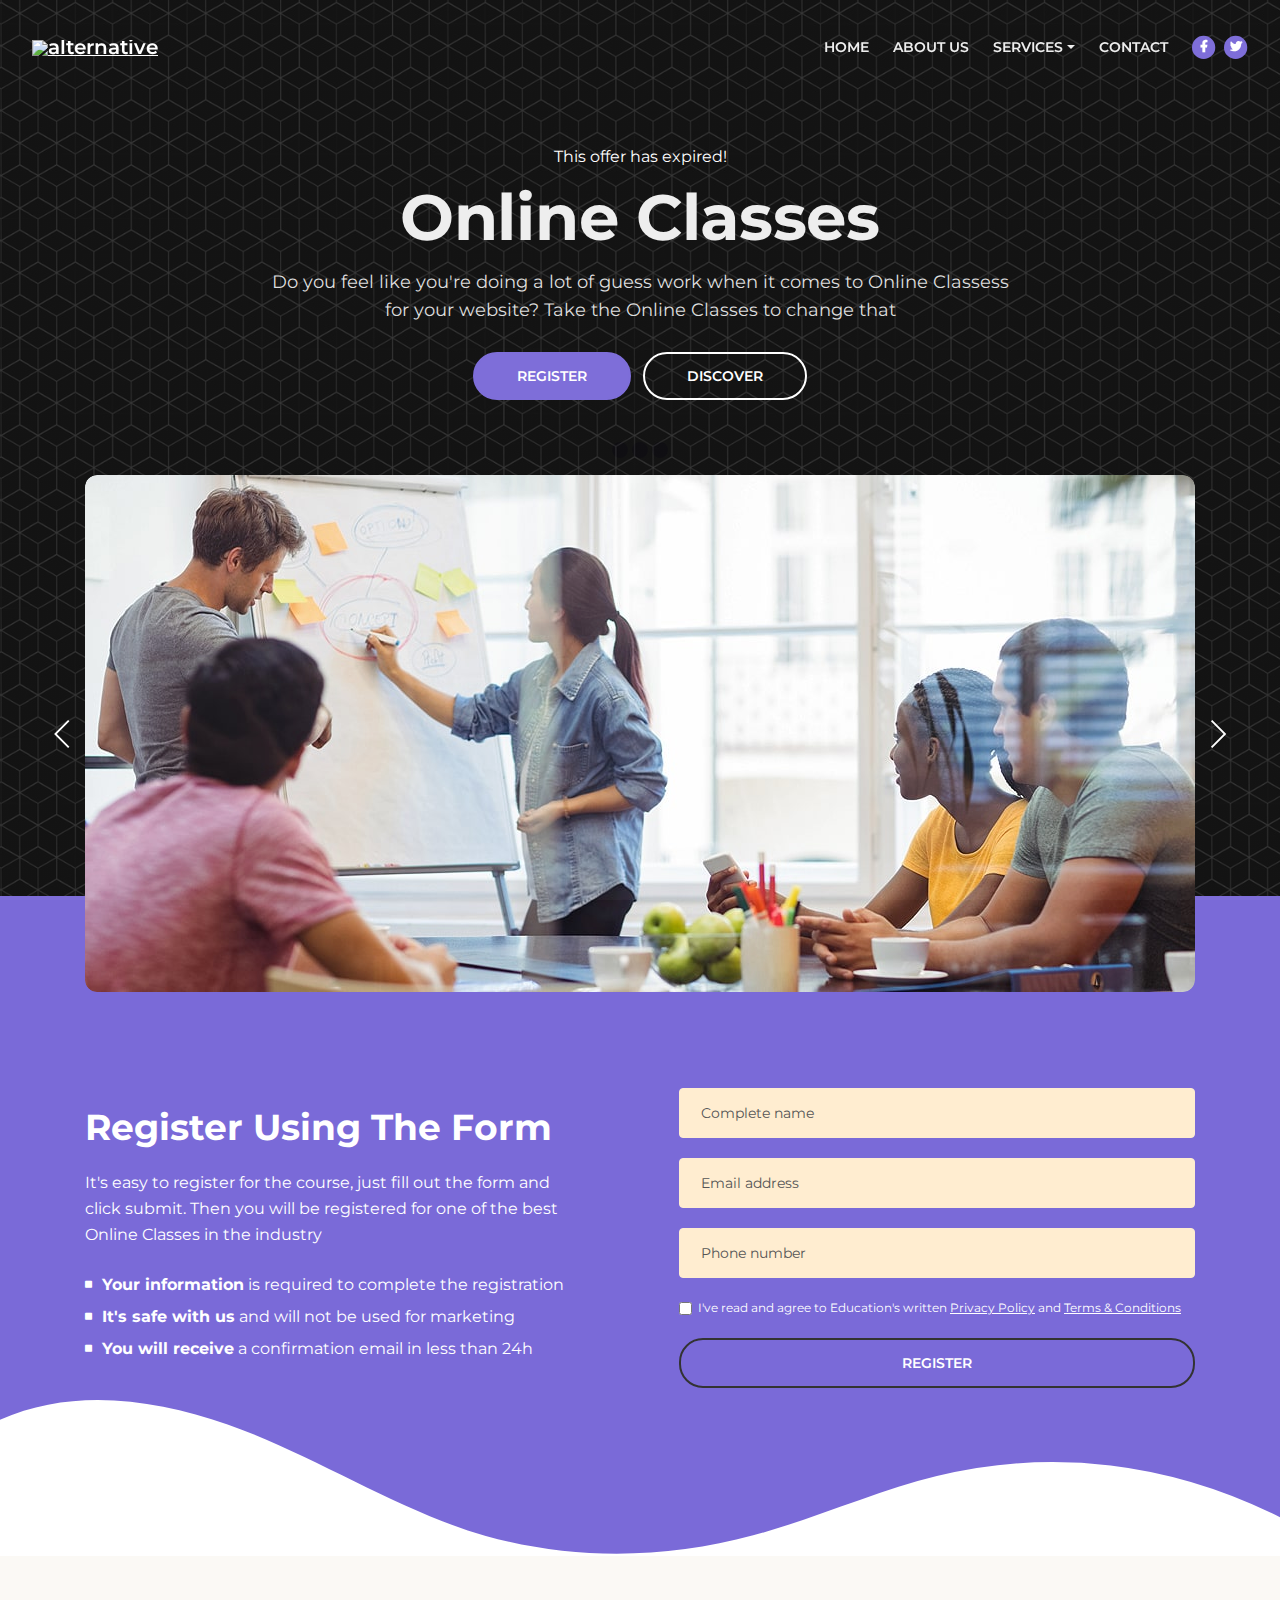
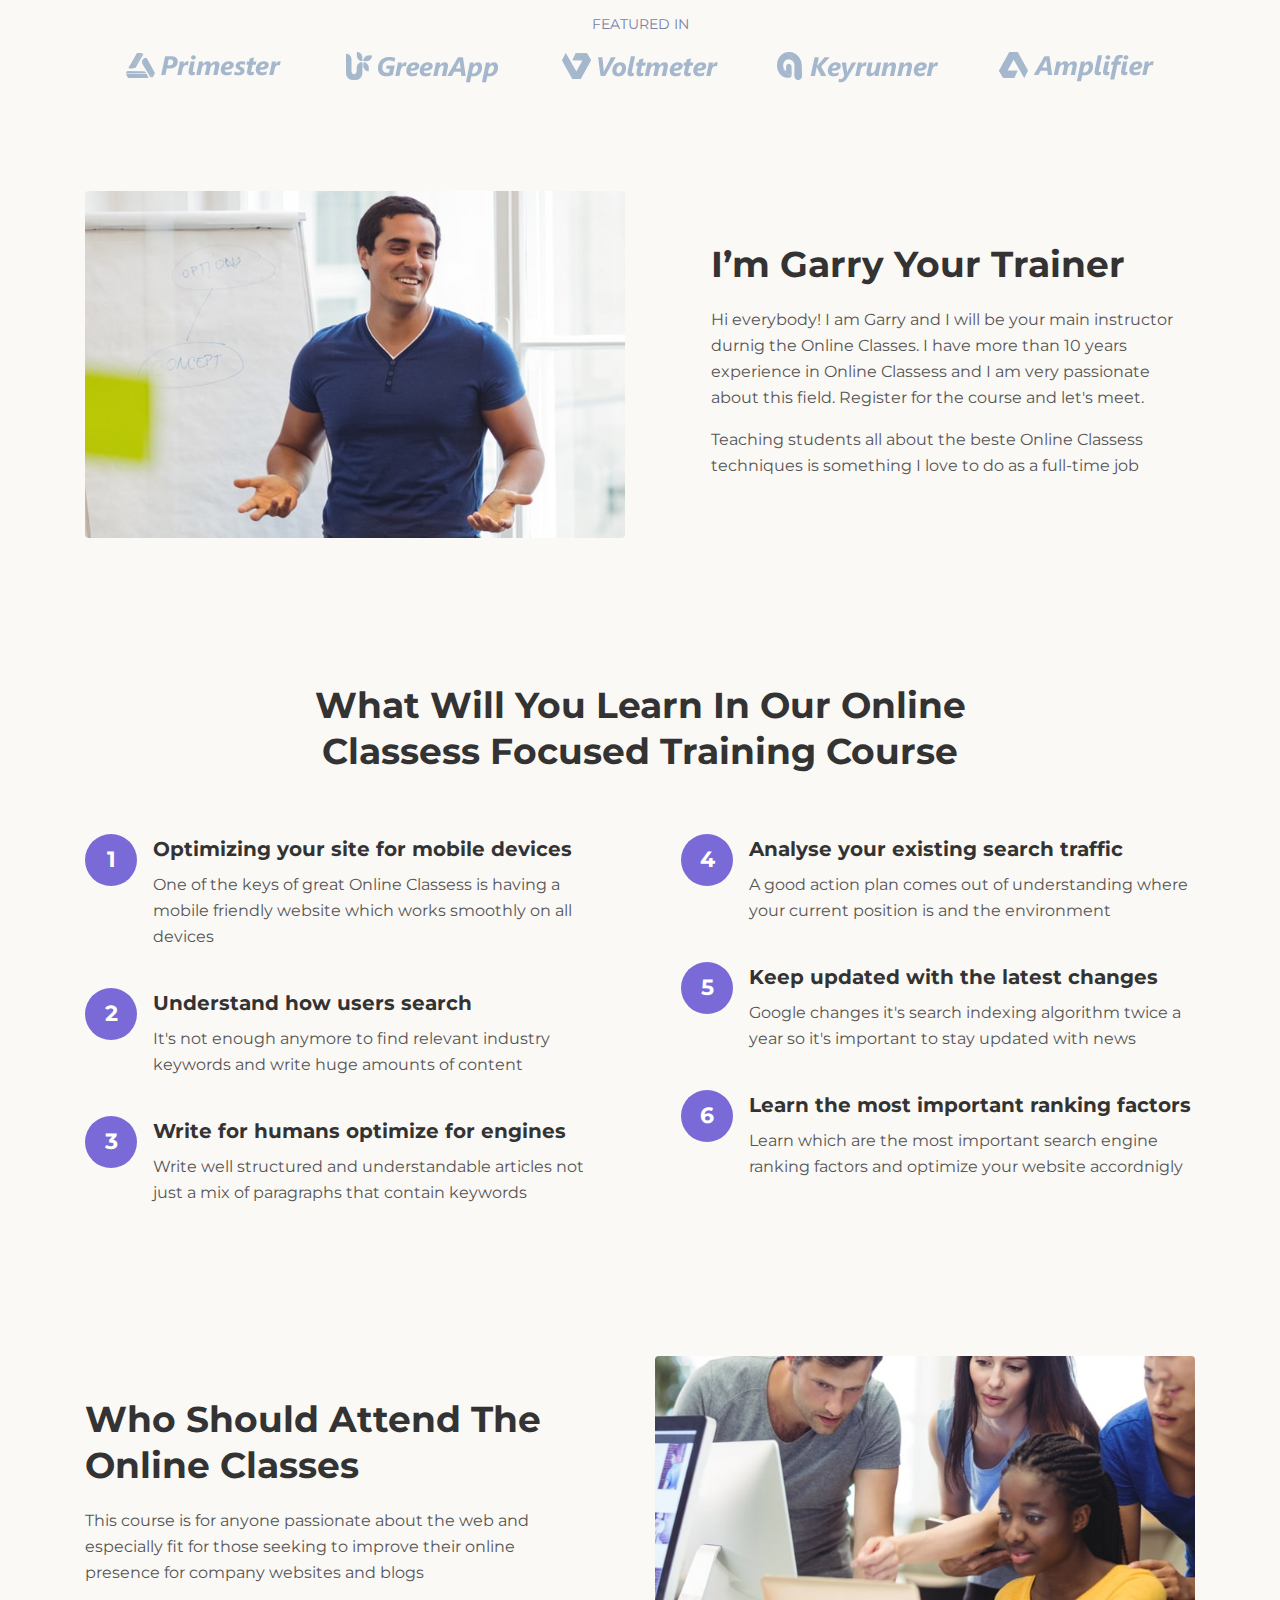
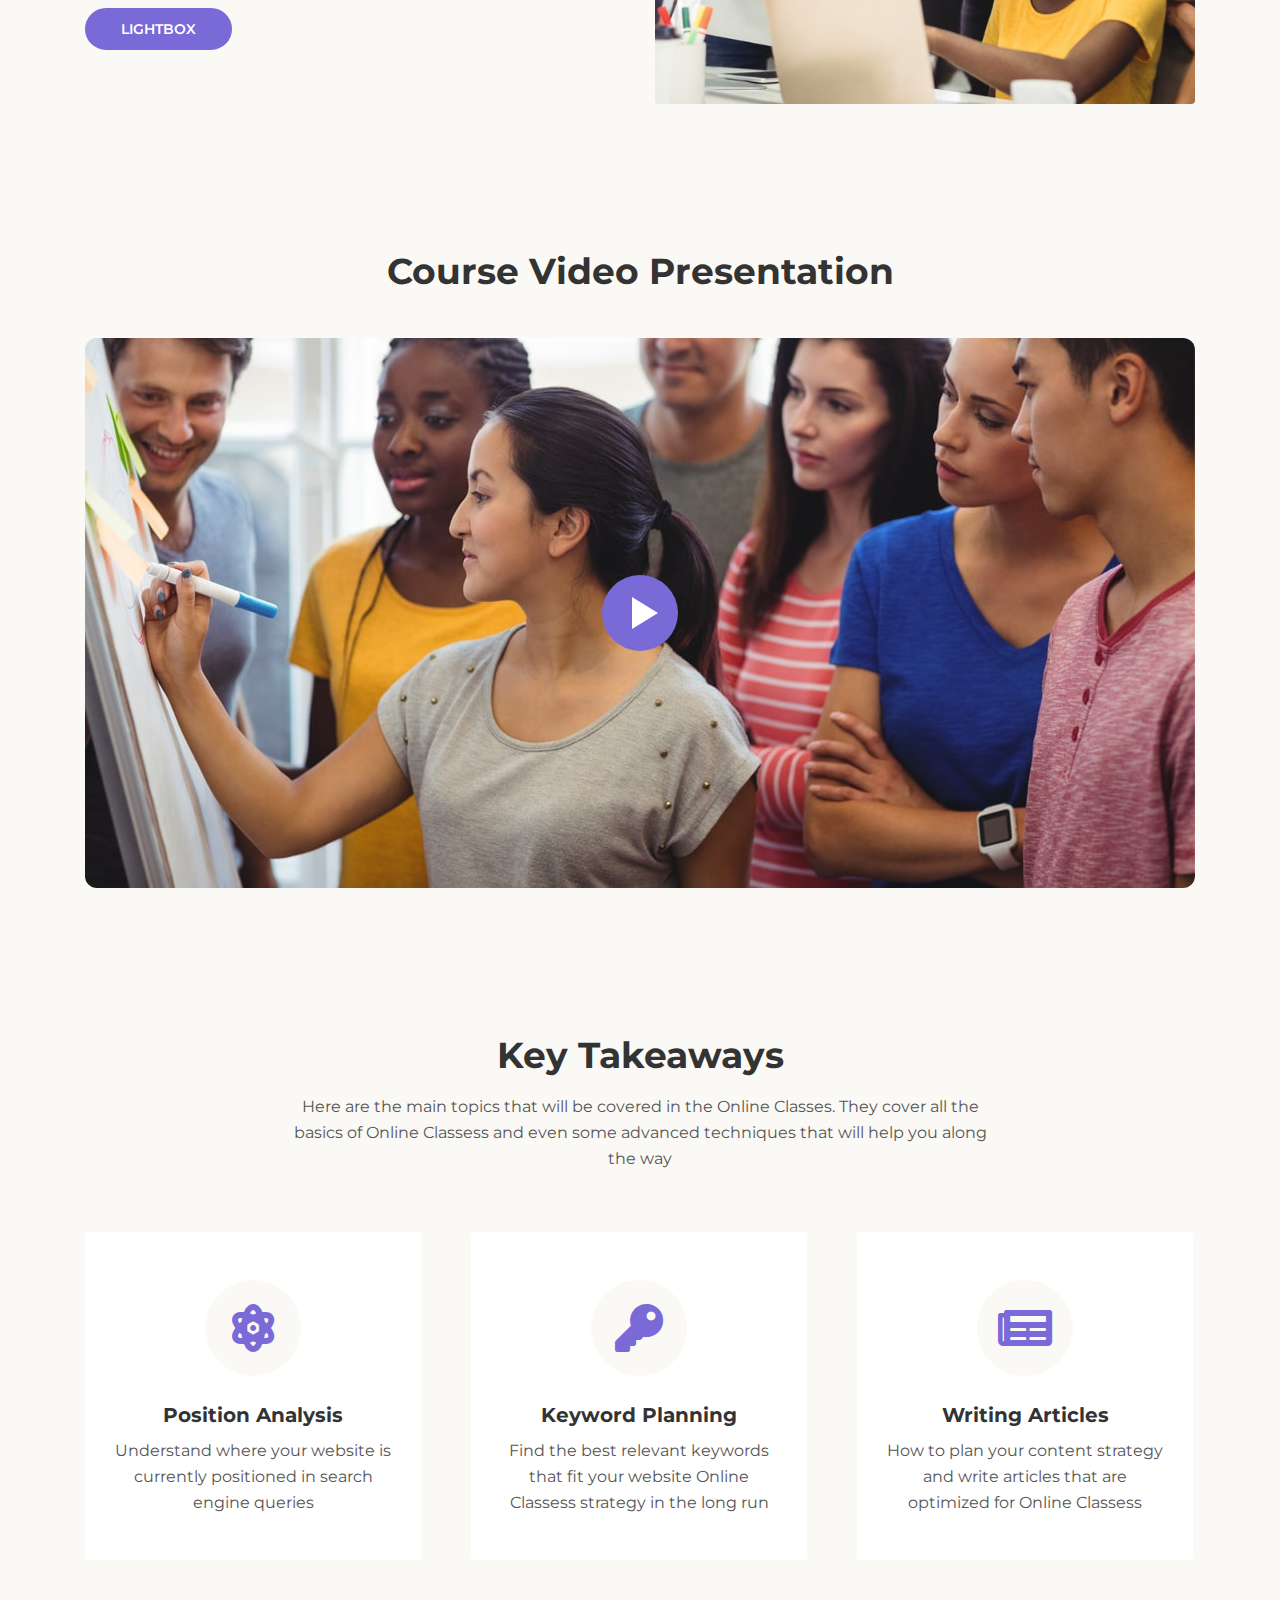
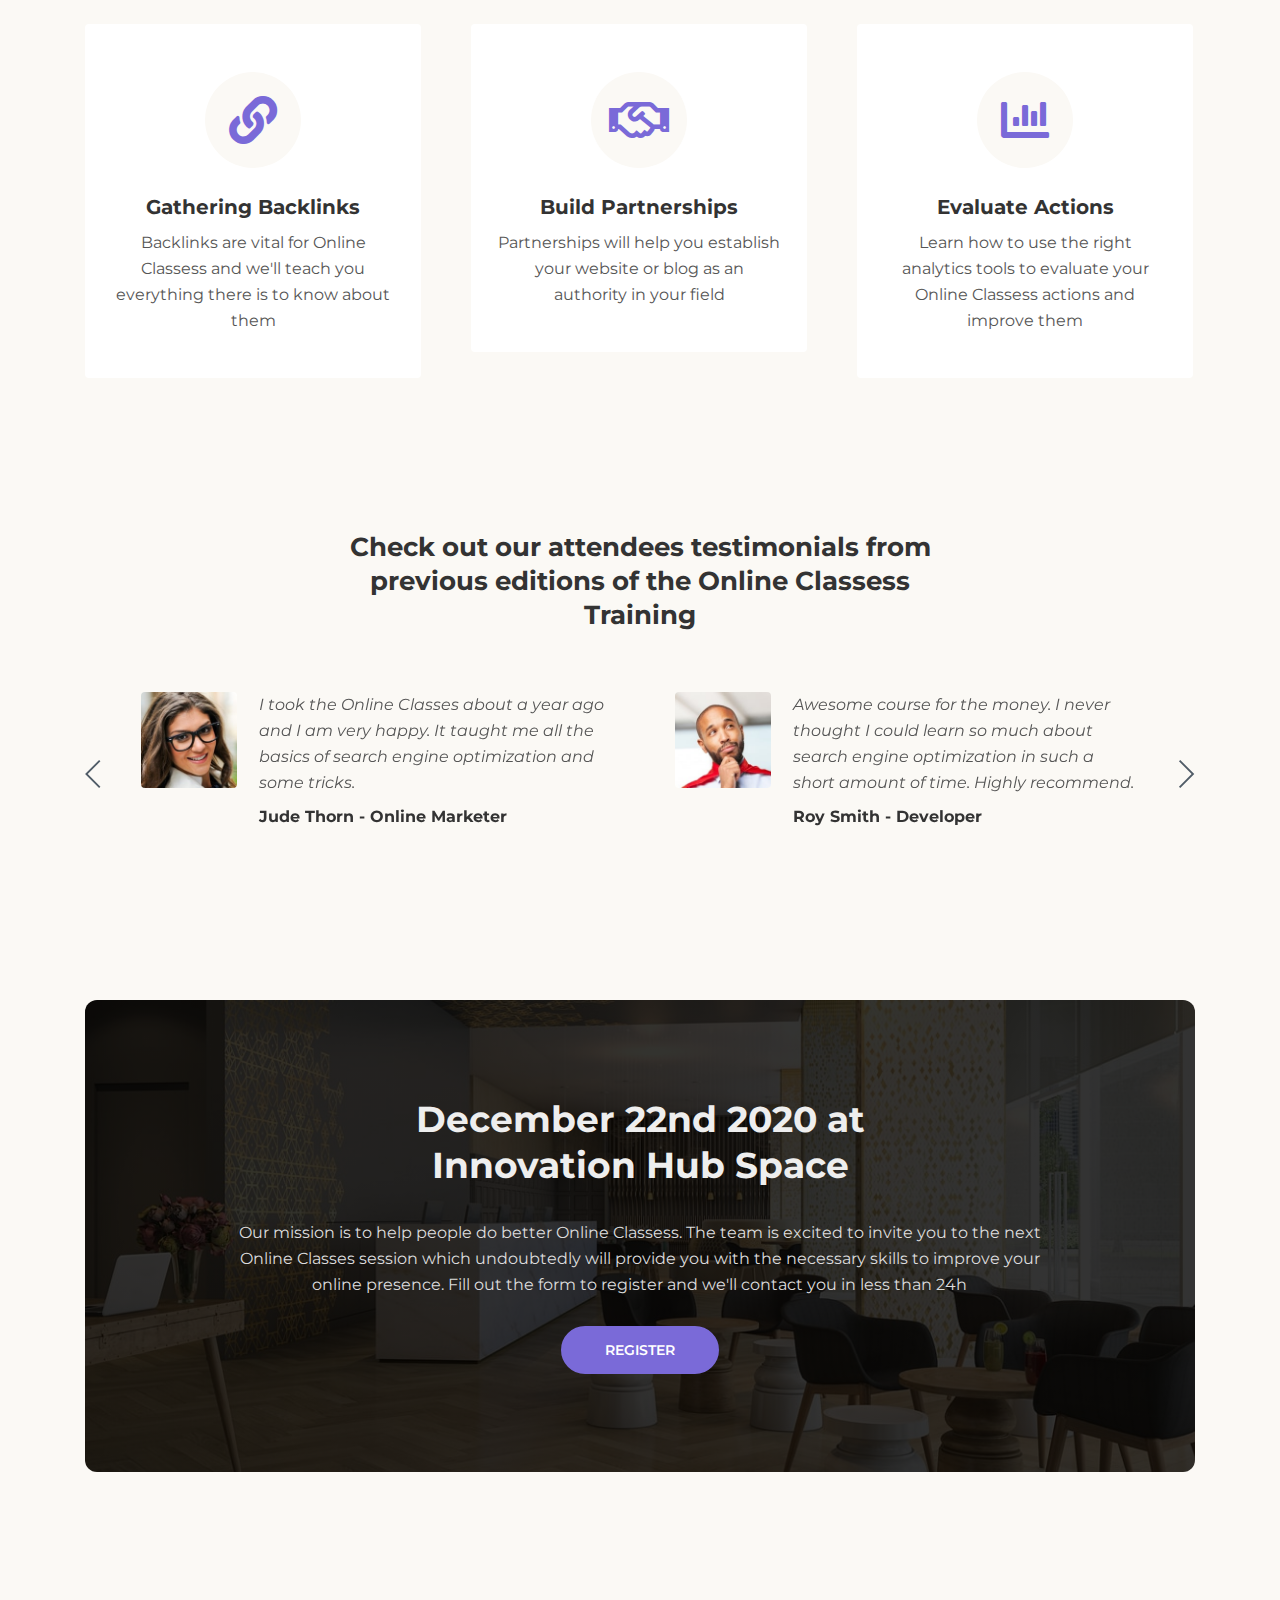
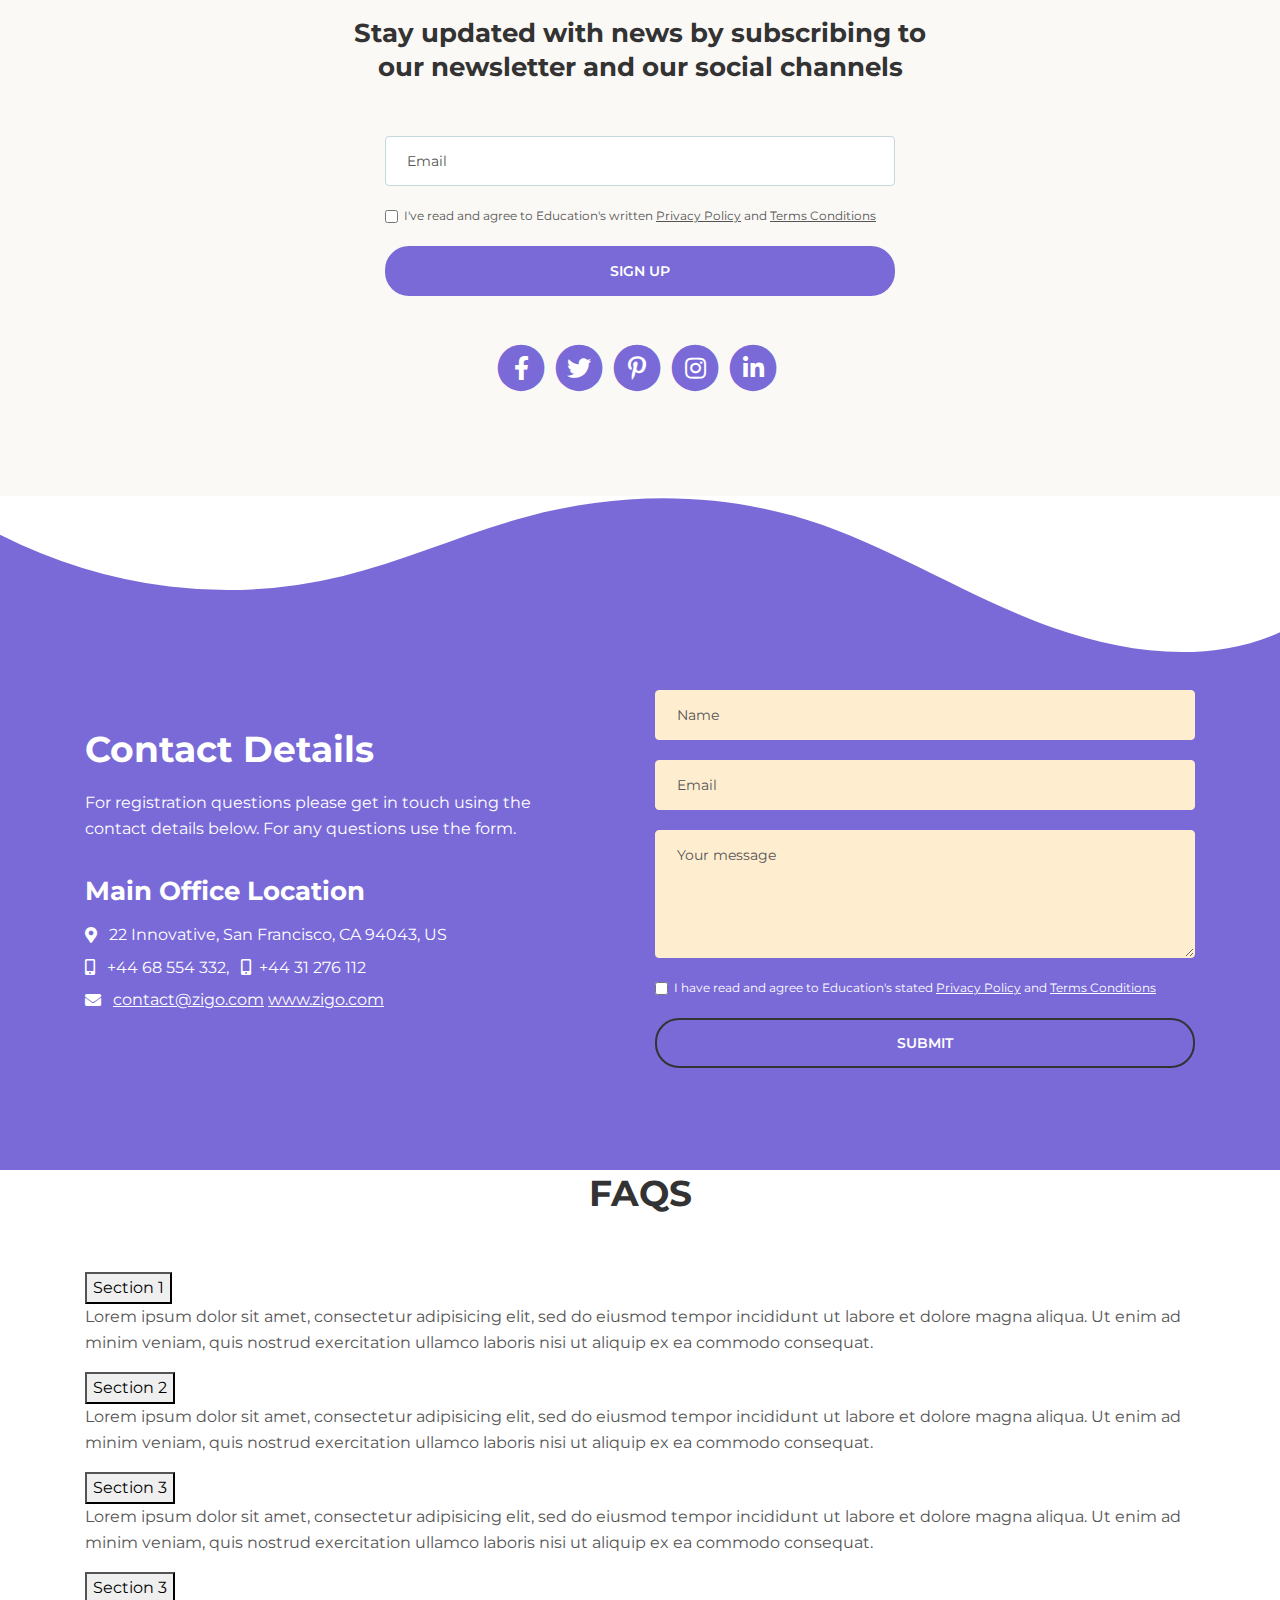
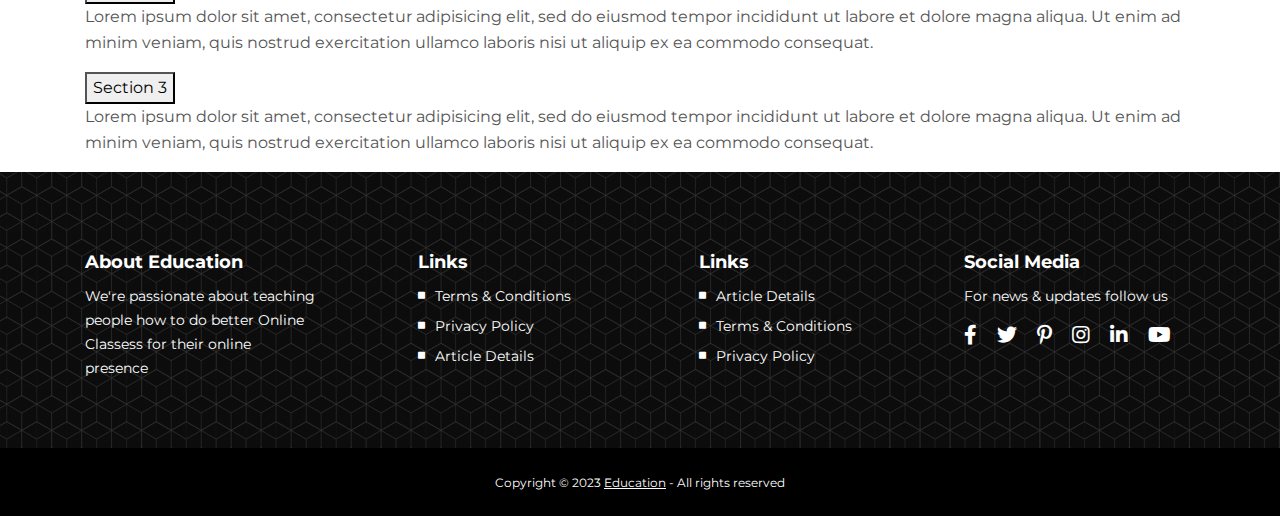
==== commit 88548747: "okhy" ====
--- a/css-assignment/Assignment-5_Customize2/index.html
+++ b/css-assignment/Assignment-5_Customize2/index.html
@@ -54,7 +54,7 @@
         <!-- <a class="navbar-brand logo-text page-scroll" href="index.html">Education</a> -->
 
         <!-- Image Logo -->
-        <a class="navbar-brand logo-image" href="index.html"><img src="images/logo.svg" alt="alternative"></a>
+        <a class="navbar-brand logo-image" href="index.html"><img src="./images/astrid_smith-removebg-preview.png" alt="alternative"></a>
 
         <!-- Mobile Menu Toggle Button -->
         <button class="navbar-toggler" type="button" data-toggle="collapse" data-target="#navbarsExampleDefault"
@@ -860,7 +860,37 @@
     </div> <!-- end of form-3 -->
     <!-- end of contact -->
 
-
+   <div class="container">
+    <div class="row">
+        <div class="col-lg-12 faqs">
+            <h2 class="text-center pb-5">FAQS</h2>
+
+            <button class="accordion">Section 1</button>
+            <div class="panel">
+              <p>Lorem ipsum dolor sit amet, consectetur adipisicing elit, sed do eiusmod tempor incididunt ut labore et dolore magna aliqua. Ut enim ad minim veniam, quis nostrud exercitation ullamco laboris nisi ut aliquip ex ea commodo consequat.</p>
+            </div>
+            
+            <button class="accordion">Section 2</button>
+            <div class="panel">
+              <p>Lorem ipsum dolor sit amet, consectetur adipisicing elit, sed do eiusmod tempor incididunt ut labore et dolore magna aliqua. Ut enim ad minim veniam, quis nostrud exercitation ullamco laboris nisi ut aliquip ex ea commodo consequat.</p>
+            </div>
+            
+            <button class="accordion">Section 3</button>
+            <div class="panel">
+              <p>Lorem ipsum dolor sit amet, consectetur adipisicing elit, sed do eiusmod tempor incididunt ut labore et dolore magna aliqua. Ut enim ad minim veniam, quis nostrud exercitation ullamco laboris nisi ut aliquip ex ea commodo consequat.</p>
+            </div>
+            <button class="accordion">Section 3</button>
+            <div class="panel">
+              <p>Lorem ipsum dolor sit amet, consectetur adipisicing elit, sed do eiusmod tempor incididunt ut labore et dolore magna aliqua. Ut enim ad minim veniam, quis nostrud exercitation ullamco laboris nisi ut aliquip ex ea commodo consequat.</p>
+            </div>
+            <button class="accordion">Section 3</button>
+            <div class="panel">
+              <p>Lorem ipsum dolor sit amet, consectetur adipisicing elit, sed do eiusmod tempor incididunt ut labore et dolore magna aliqua. Ut enim ad minim veniam, quis nostrud exercitation ullamco laboris nisi ut aliquip ex ea commodo consequat.</p>
+            </div>
+       
+        </div>
+    </div>
+   </div>
     <!-- Footer -->
     <div class="footer text-white">
         <div class="container">
@@ -955,6 +985,22 @@
 
 
     <!-- Scripts -->
+    <script>
+    var acc = document.getElementsByClassName("accordion");
+var i;
+
+for (i = 0; i < acc.length; i++) {
+  acc[i].addEventListener("click", function() {
+    this.classList.toggle("active");
+    var panel = this.nextElementSibling;
+    if (panel.style.display === "block") {
+      panel.style.display = "none";
+    } else {
+      panel.style.display = "block";
+    }
+  });
+}
+        </script>
     <script src="js/jquery.min.js"></script> <!-- jQuery for Bootstrap's JavaScript plugins -->
     <script src="js/popper.min.js"></script> <!-- Popper tooltip library for Bootstrap -->
     <script src="js/bootstrap.min.js"></script> <!-- Bootstrap framework -->
